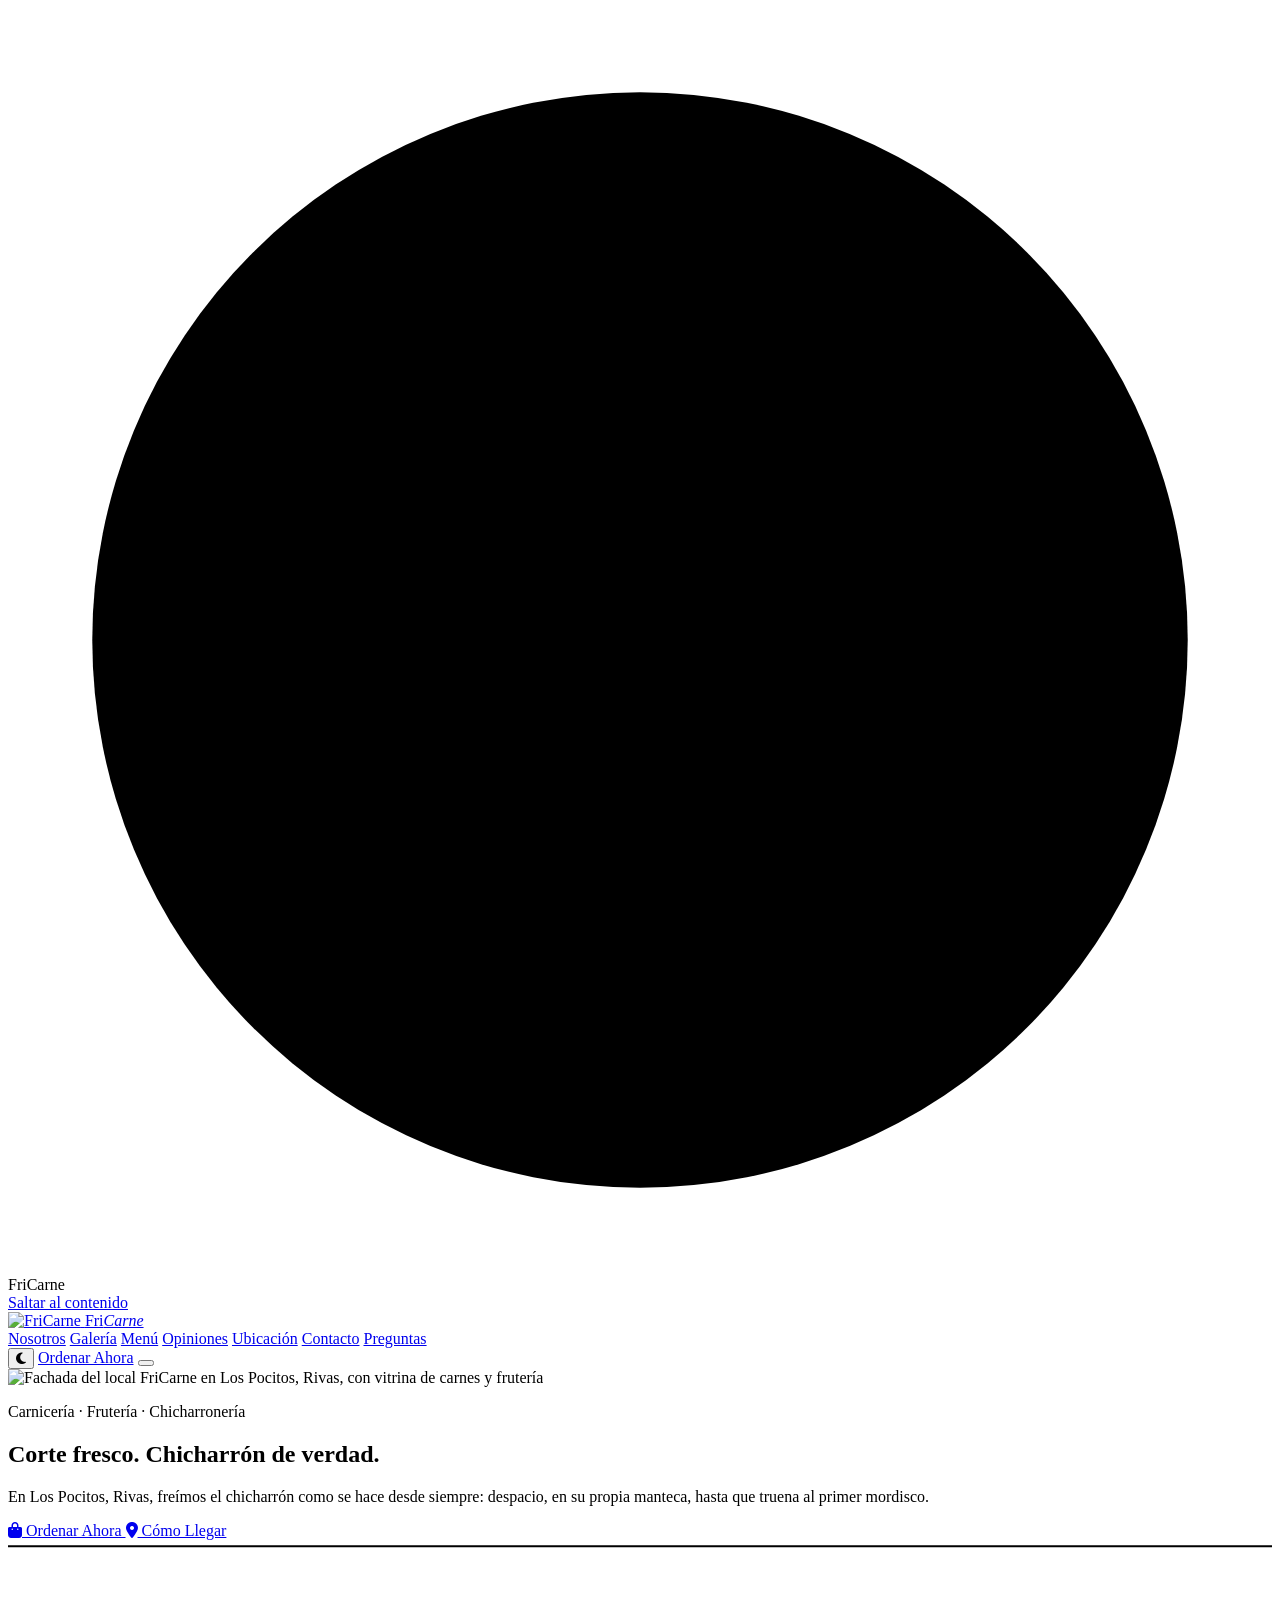
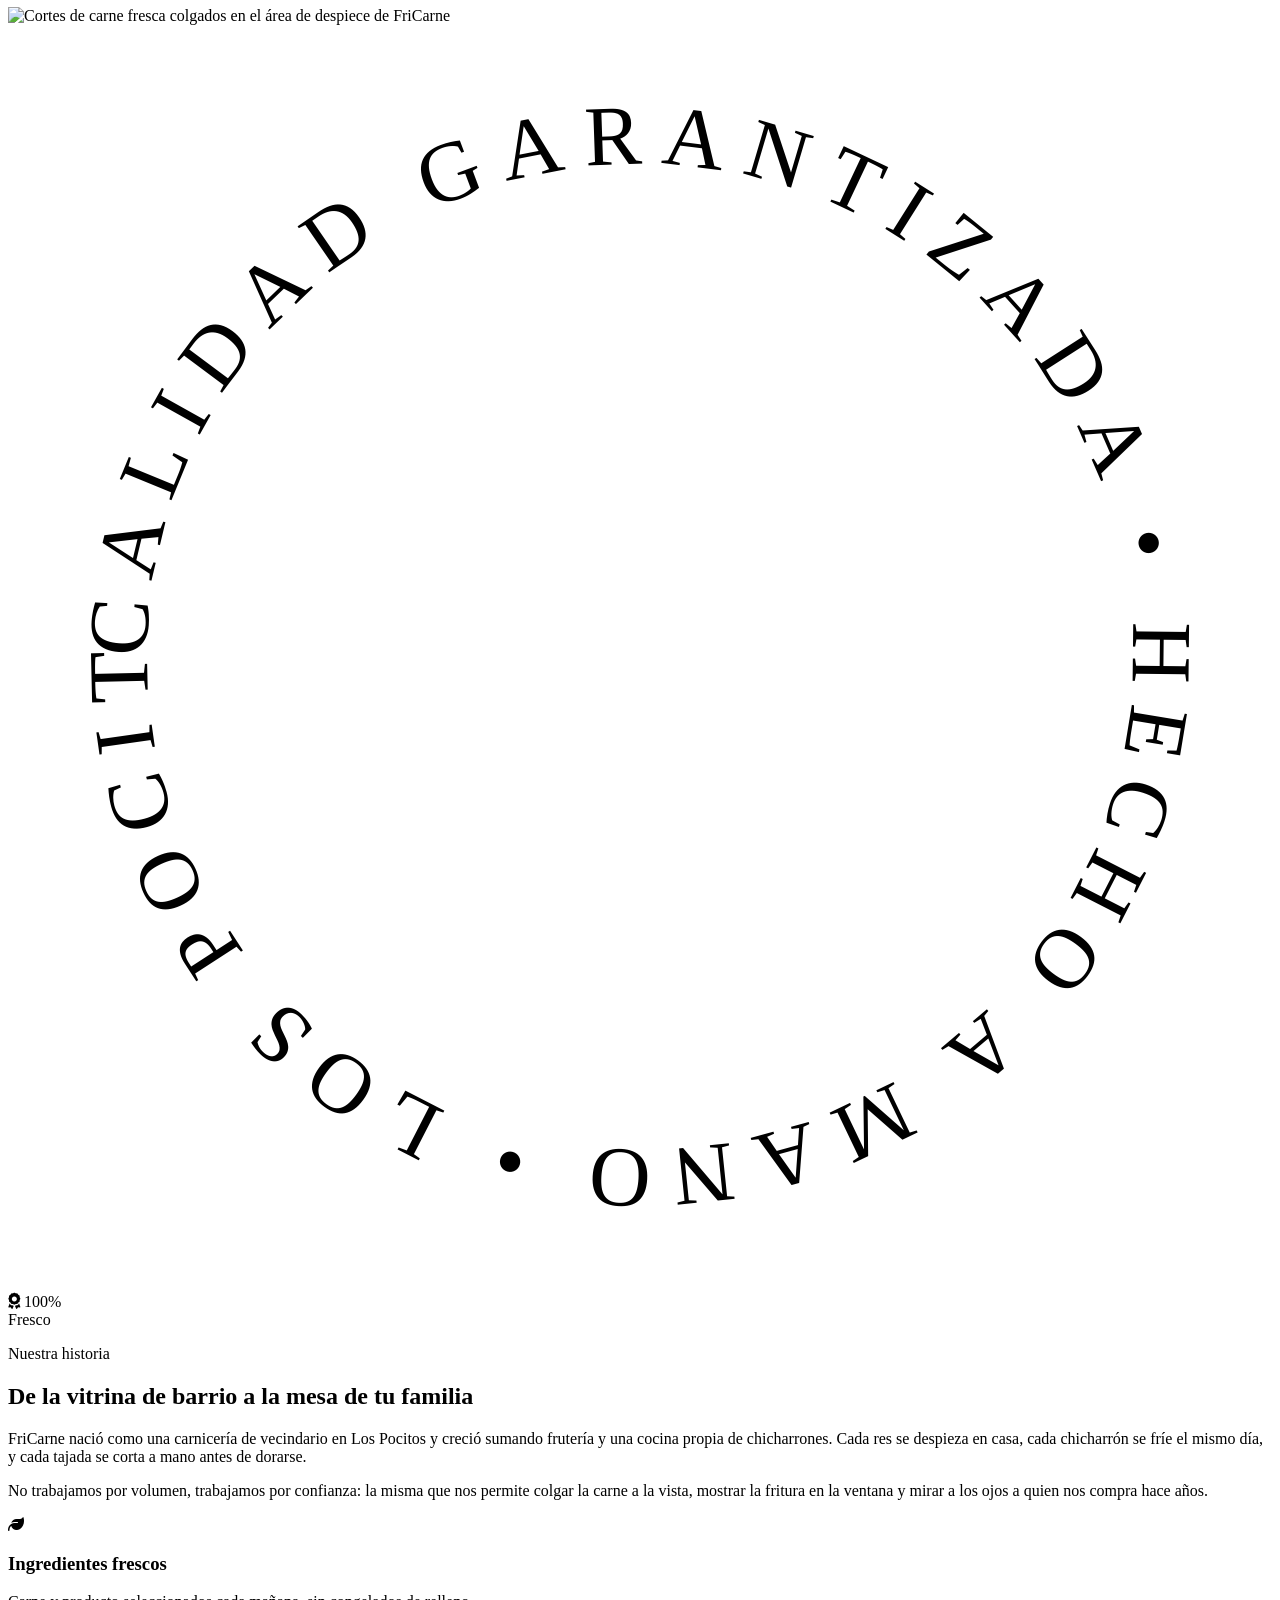
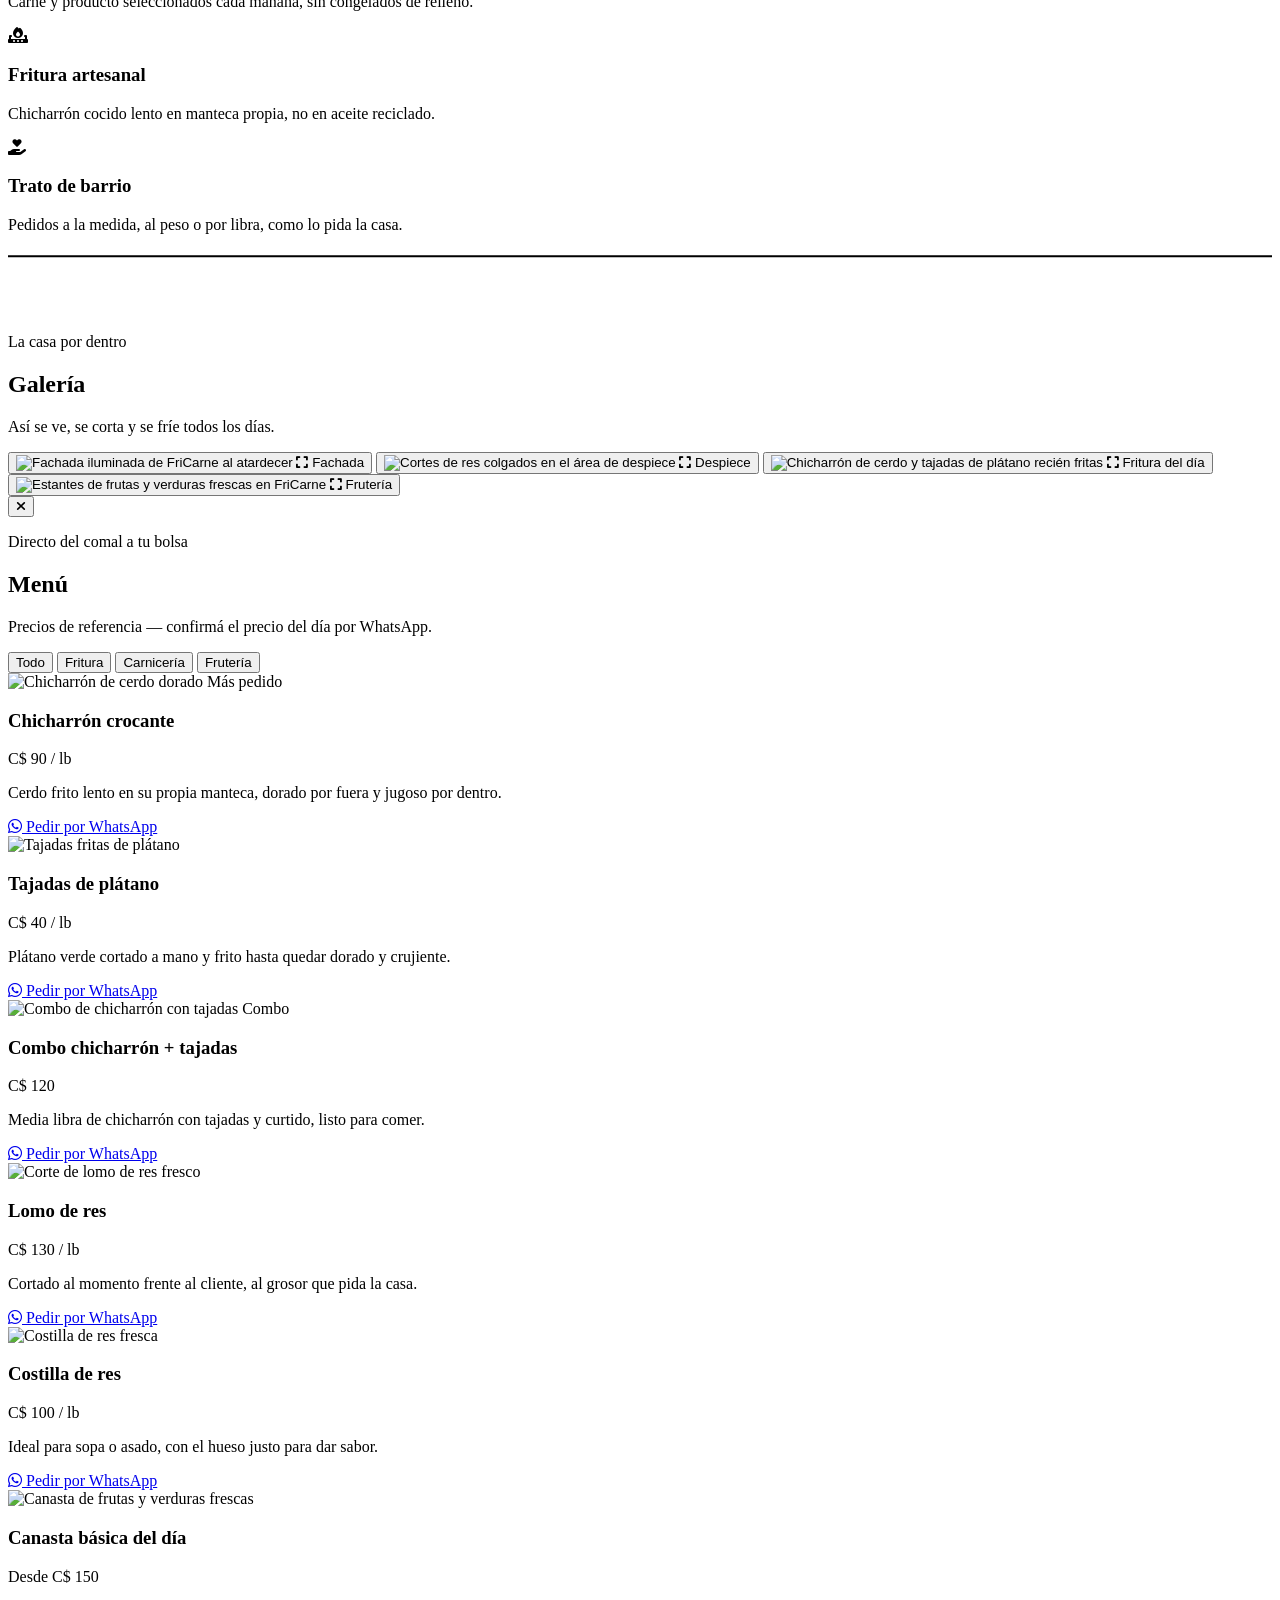
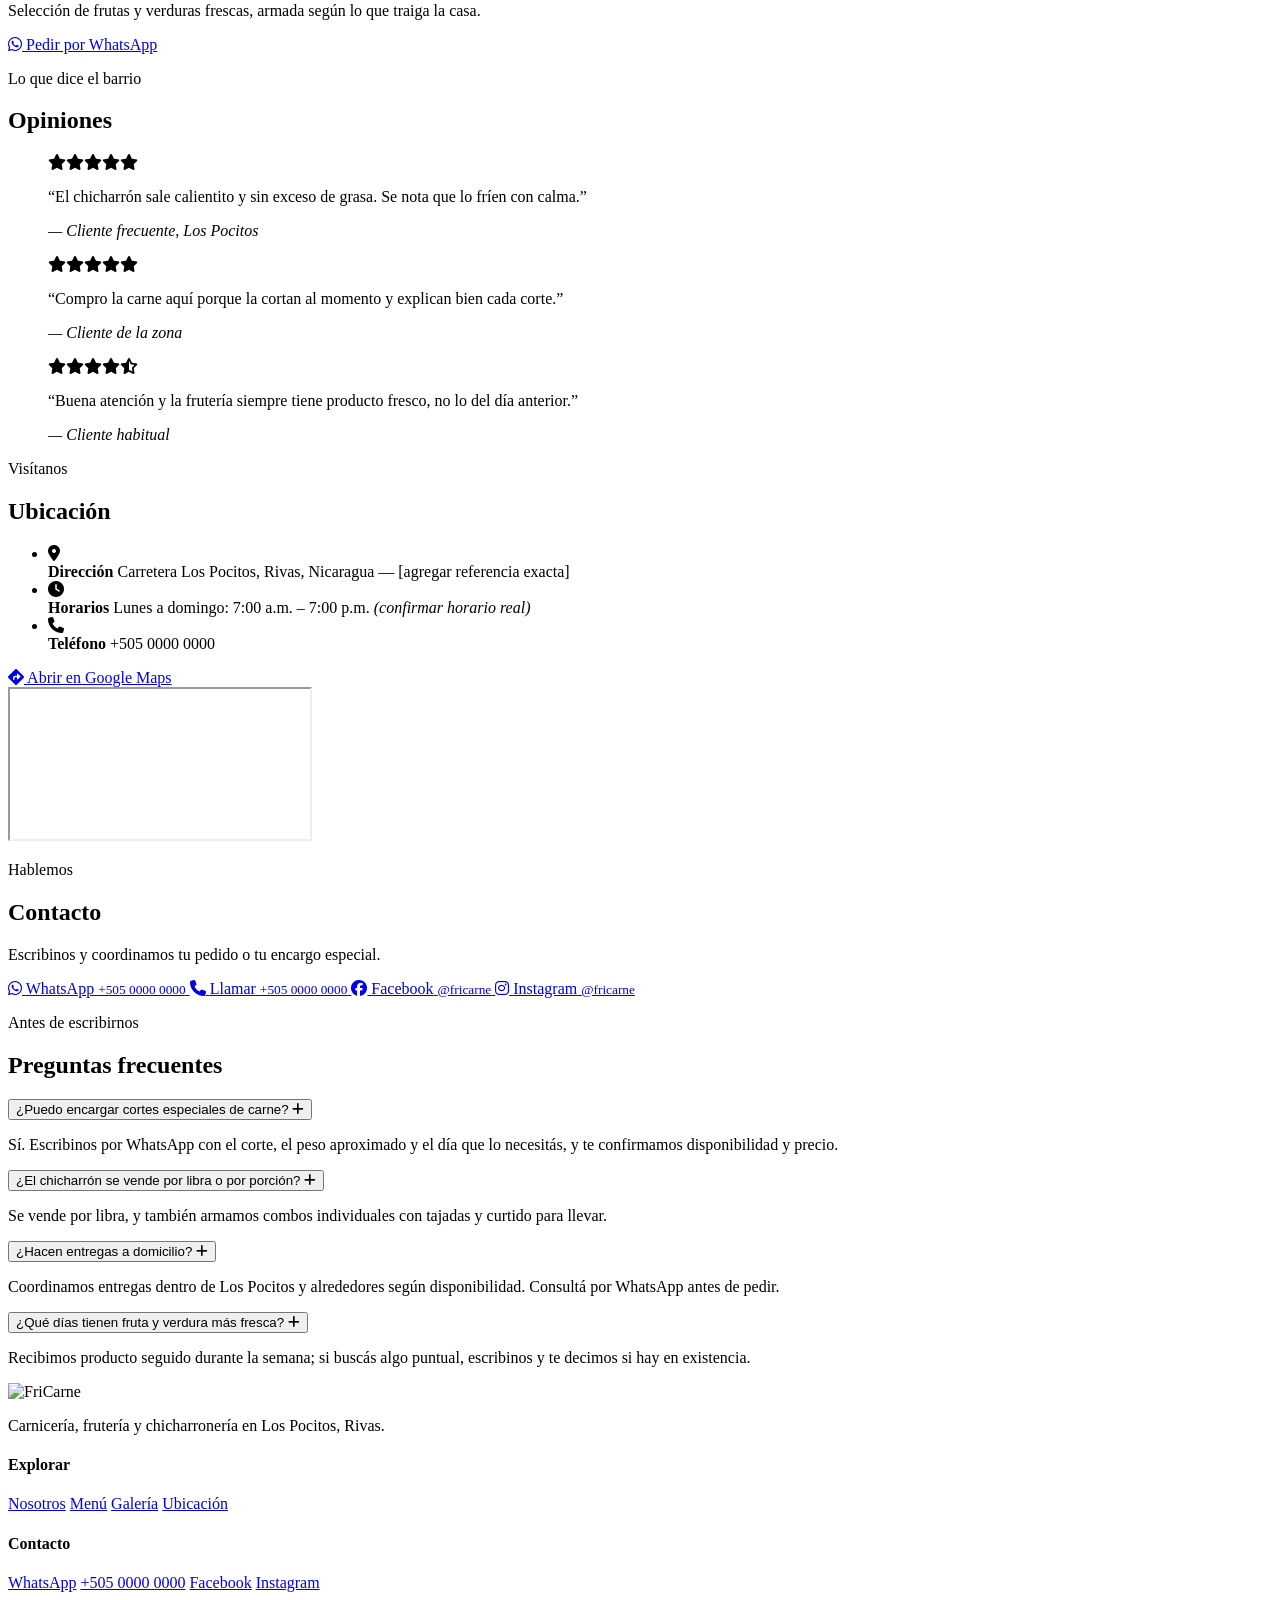
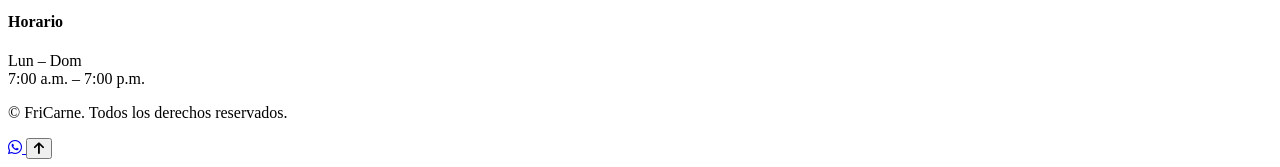
==== index.html @ 43d0b362 "Rename index-2.html to index.html" ====
<!DOCTYPE html>
<html lang="es">
<head>
  <meta charset="UTF-8">
  <meta name="viewport" content="width=device-width, initial-scale=1.0">
  <title>FriCarne — Carnicería y Chicharronería Artesanal en Los Pocitos, Rivas</title>
  <meta name="description" content="FriCarne: carnicería, frutería y chicharrones artesanales en Los Pocitos, Rivas. Carne fresca cortada al momento, chicharrón crocante y tajadas doradas. Pedidos por WhatsApp.">
  <meta name="keywords" content="chicharrones Rivas, carnicería Los Pocitos, FriCarne, chicharrón artesanal Nicaragua, carne fresca Rivas, frutería Los Pocitos">
  <meta name="author" content="FriCarne">
  <link rel="canonical" href="https://www.fricarne.com/">

  <!-- Open Graph -->
  <meta property="og:type" content="restaurant.menu">
  <meta property="og:title" content="FriCarne — Carnicería y Chicharronería Artesanal">
  <meta property="og:description" content="Carne fresca, chicharrón crocante y tajadas doradas. Tradición y sabor en Los Pocitos, Rivas.">
  <meta property="og:image" content="https://www.fricarne.com/img/hero-fachada.jpg">
  <meta property="og:url" content="https://www.fricarne.com/">
  <meta property="og:locale" content="es_NI">
  <meta property="og:site_name" content="FriCarne">

  <!-- Twitter Card -->
  <meta name="twitter:card" content="summary_large_image">
  <meta name="twitter:title" content="FriCarne — Carnicería y Chicharronería Artesanal">
  <meta name="twitter:description" content="Carne fresca, chicharrón crocante y tajadas doradas en Los Pocitos, Rivas.">
  <meta name="twitter:image" content="https://www.fricarne.com/img/hero-fachada.jpg">

  <meta name="theme-color" content="#17120f">
  <link rel="icon" type="image/jpeg" href="img/logo.jpg">
  <link rel="apple-touch-icon" href="img/logo.jpg">

  <!-- Fonts -->
  <link rel="preconnect" href="https://fonts.googleapis.com">
  <link rel="preconnect" href="https://fonts.gstatic.com" crossorigin>
  <link href="https://fonts.googleapis.com/css2?family=Fraunces:ital,opsz,wght@0,9..144,300;0,9..144,500;0,9..144,600;0,9..144,700;0,9..144,900;1,9..144,500;1,9..144,600&family=Work+Sans:wght@300;400;500;600;700&family=Space+Mono:wght@400;700&display=swap" rel="stylesheet">

  <!-- Font Awesome -->
  <link rel="stylesheet" href="https://cdnjs.cloudflare.com/ajax/libs/font-awesome/6.5.1/css/all.min.css">

  <link rel="stylesheet" href="css/style.css">

  <!-- Schema.org: Restaurant / FoodEstablishment -->
  <script type="application/ld+json">
  {
    "@context": "https://schema.org",
    "@type": "FoodEstablishment",
    "name": "FriCarne",
    "image": "https://www.fricarne.com/img/hero-fachada.jpg",
    "logo": "https://www.fricarne.com/img/logo.jpg",
    "@id": "https://www.fricarne.com/",
    "url": "https://www.fricarne.com/",
    "telephone": "+505-0000-0000",
    "servesCuisine": "Nicaragüense",
    "priceRange": "C$",
    "address": {
      "@type": "PostalAddress",
      "streetAddress": "Carretera Los Pocitos, frente a [referencia]",
      "addressLocality": "Los Pocitos",
      "addressRegion": "Rivas",
      "addressCountry": "NI"
    },
    "geo": {
      "@type": "GeoCoordinates",
      "latitude": "11.2",
      "longitude": "-85.75"
    },
    "openingHoursSpecification": [
      {
        "@type": "OpeningHoursSpecification",
        "dayOfWeek": ["Monday","Tuesday","Wednesday","Thursday","Friday","Saturday","Sunday"],
        "opens": "07:00",
        "closes": "19:00"
      }
    ],
    "sameAs": [
      "https://www.facebook.com/fricarne",
      "https://www.instagram.com/fricarne"
    ]
  }
  </script>
</head>
<body>

  <!-- Loader -->
  <div id="loader" aria-hidden="true">
    <div class="loader-mark">
      <svg viewBox="0 0 120 120" class="loader-ring">
        <circle cx="60" cy="60" r="52"></circle>
      </svg>
      <span class="loader-text">FriCarne</span>
    </div>
  </div>

  <!-- Skip link -->
  <a href="#inicio" class="skip-link">Saltar al contenido</a>

  <!-- Navbar -->
  <header class="navbar" id="navbar">
    <div class="navbar-inner">
      <a href="#inicio" class="brand">
        <img src="img/logo.jpg" alt="FriCarne" class="brand-mark">
        <span class="brand-name">Fri<em>Carne</em></span>
      </a>

      <nav class="nav-links" id="navLinks" aria-label="Navegación principal">
        <a href="#nosotros">Nosotros</a>
        <a href="#galeria">Galería</a>
        <a href="#menu">Menú</a>
        <a href="#opiniones">Opiniones</a>
        <a href="#ubicacion">Ubicación</a>
        <a href="#contacto">Contacto</a>
        <a href="#faq">Preguntas</a>
      </nav>

      <div class="navbar-actions">
        <button id="themeToggle" class="icon-btn" aria-label="Cambiar modo claro/oscuro" title="Modo claro/oscuro">
          <i class="fa-solid fa-moon"></i>
        </button>
        <a href="#menu" class="btn btn-primary btn-sm">Ordenar Ahora</a>
        <button id="navToggle" class="nav-toggle" aria-label="Abrir menú" aria-expanded="false" aria-controls="navLinks">
          <span></span><span></span><span></span>
        </button>
      </div>
    </div>
  </header>

  <!-- HERO -->
  <section id="inicio" class="hero">
    <div class="hero-bg">
      <img src="img/hero-fachada.jpg" alt="Fachada del local FriCarne en Los Pocitos, Rivas, con vitrina de carnes y frutería" loading="eager">
      <div class="hero-overlay"></div>
      <div class="hero-grain"></div>
    </div>

    <div class="hero-content">
      <p class="hero-eyebrow" data-reveal>Carnicería · Frutería · Chicharronería</p>
      <h1 class="hero-title" data-reveal>
        <span class="hero-title-line">Corte fresco.</span>
        <span class="hero-title-line hero-title-accent">Chicharrón de verdad.</span>
      </h1>
      <p class="hero-sub" data-reveal>
        En Los Pocitos, Rivas, freímos el chicharrón como se hace desde siempre:
        despacio, en su propia manteca, hasta que truena al primer mordisco.
      </p>
      <div class="hero-actions" data-reveal>
        <a href="#menu" class="btn btn-primary btn-lg">
          <i class="fa-solid fa-bag-shopping"></i> Ordenar Ahora
        </a>
        <a href="#ubicacion" class="btn btn-outline btn-lg">
          <i class="fa-solid fa-location-dot"></i> Cómo Llegar
        </a>
      </div>
    </div>

    <a href="#nosotros" class="scroll-cue" aria-label="Bajar a la siguiente sección">
      <span></span>
    </a>
  </section>

  <!-- HOOK RAIL DIVIDER -->
  <div class="hook-rail" aria-hidden="true">
    <svg class="hook-rail-svg" viewBox="0 0 1200 60" preserveAspectRatio="none">
      <line x1="0" y1="6" x2="1200" y2="6" stroke="currentColor" stroke-width="2"></line>
    </svg>
  </div>

  <!-- SOBRE NOSOTROS -->
  <section id="nosotros" class="section about">
    <div class="container about-grid">
      <div class="about-media" data-reveal>
        <img src="img/galeria-carniceria.jpg" alt="Cortes de carne fresca colgados en el área de despiece de FriCarne" loading="lazy">
        <div class="seal" id="seal">
          <svg viewBox="0 0 200 200" class="seal-svg">
            <path id="sealCirclePath" d="M 100,100 m -78,0 a 78,78 0 1,1 156,0 a 78,78 0 1,1 -156,0" fill="none"></path>
            <text font-size="13.5" letter-spacing="3" fill="currentColor">
              <textPath href="#sealCirclePath" startOffset="0%">CALIDAD GARANTIZADA • HECHO A MANO • LOS POCITOS •</textPath>
            </text>
          </svg>
          <div class="seal-core">
            <i class="fa-solid fa-award"></i>
            <span>100%<br>Fresco</span>
          </div>
        </div>
      </div>

      <div class="about-copy">
        <p class="eyebrow" data-reveal>Nuestra historia</p>
        <h2 data-reveal>De la vitrina de barrio a la mesa de tu familia</h2>
        <p data-reveal>
          FriCarne nació como una carnicería de vecindario en Los Pocitos y creció sumando
          frutería y una cocina propia de chicharrones. Cada res se despieza en casa,
          cada chicharrón se fríe el mismo día, y cada tajada se corta a mano antes de dorarse.
        </p>
        <p data-reveal>
          No trabajamos por volumen, trabajamos por confianza: la misma que nos permite
          colgar la carne a la vista, mostrar la fritura en la ventana y mirar a los ojos
          a quien nos compra hace años.
        </p>

        <div class="about-features">
          <div class="feature" data-reveal>
            <i class="fa-solid fa-leaf"></i>
            <div>
              <h3>Ingredientes frescos</h3>
              <p>Carne y producto seleccionados cada mañana, sin congelados de relleno.</p>
            </div>
          </div>
          <div class="feature" data-reveal>
            <i class="fa-solid fa-fire-burner"></i>
            <div>
              <h3>Fritura artesanal</h3>
              <p>Chicharrón cocido lento en manteca propia, no en aceite reciclado.</p>
            </div>
          </div>
          <div class="feature" data-reveal>
            <i class="fa-solid fa-hand-holding-heart"></i>
            <div>
              <h3>Trato de barrio</h3>
              <p>Pedidos a la medida, al peso o por libra, como lo pida la casa.</p>
            </div>
          </div>
        </div>
      </div>
    </div>
  </section>

  <div class="hook-rail hook-rail-flip" aria-hidden="true">
    <svg class="hook-rail-svg" viewBox="0 0 1200 60" preserveAspectRatio="none">
      <line x1="0" y1="6" x2="1200" y2="6" stroke="currentColor" stroke-width="2"></line>
    </svg>
  </div>

  <!-- GALERIA -->
  <section id="galeria" class="section gallery-section">
    <div class="container">
      <p class="eyebrow center" data-reveal>La casa por dentro</p>
      <h2 class="center" data-reveal>Galería</h2>
      <p class="section-sub center" data-reveal>Así se ve, se corta y se fríe todos los días.</p>

      <div class="masonry" data-reveal>
        <button class="masonry-item tall" data-full="img/hero-fachada.jpg" data-caption="Fachada de FriCarne en Los Pocitos">
          <img src="img/hero-fachada.jpg" alt="Fachada iluminada de FriCarne al atardecer" loading="lazy">
          <span class="masonry-caption"><i class="fa-solid fa-expand"></i> Fachada</span>
        </button>
        <button class="masonry-item" data-full="img/galeria-carniceria.jpg" data-caption="Área de despiece">
          <img src="img/galeria-carniceria.jpg" alt="Cortes de res colgados en el área de despiece" loading="lazy">
          <span class="masonry-caption"><i class="fa-solid fa-expand"></i> Despiece</span>
        </button>
        <button class="masonry-item" data-full="img/menu-chicharron.jpg" data-caption="Chicharrón y tajadas recién fritas">
          <img src="img/menu-chicharron.jpg" alt="Chicharrón de cerdo y tajadas de plátano recién fritas" loading="lazy">
          <span class="masonry-caption"><i class="fa-solid fa-expand"></i> Fritura del día</span>
        </button>
        <button class="masonry-item wide" data-full="img/galeria-fruteria.jpg" data-caption="Rincón de frutería">
          <img src="img/galeria-fruteria.jpg" alt="Estantes de frutas y verduras frescas en FriCarne" loading="lazy">
          <span class="masonry-caption"><i class="fa-solid fa-expand"></i> Frutería</span>
        </button>
      </div>
    </div>
  </section>

  <!-- Lightbox -->
  <div class="lightbox" id="lightbox" role="dialog" aria-modal="true" aria-hidden="true">
    <button class="lightbox-close" id="lightboxClose" aria-label="Cerrar"><i class="fa-solid fa-xmark"></i></button>
    <img src="" alt="" id="lightboxImg">
    <p id="lightboxCaption"></p>
  </div>

  <!-- MENU -->
  <section id="menu" class="section menu-section">
    <div class="container">
      <p class="eyebrow center" data-reveal>Directo del comal a tu bolsa</p>
      <h2 class="center" data-reveal>Menú</h2>
      <p class="section-sub center" data-reveal>Precios de referencia — confirmá el precio del día por WhatsApp.</p>

      <div class="menu-filter" data-reveal role="tablist" aria-label="Filtrar menú">
        <button class="filter-chip active" data-filter="all">Todo</button>
        <button class="filter-chip" data-filter="fritura">Fritura</button>
        <button class="filter-chip" data-filter="carne">Carnicería</button>
        <button class="filter-chip" data-filter="fruteria">Frutería</button>
      </div>

      <div class="menu-grid">

        <article class="menu-card" data-cat="fritura" data-reveal>
          <div class="menu-card-img">
            <img src="img/menu-chicharron.jpg" alt="Chicharrón de cerdo dorado" loading="lazy">
            <span class="tag-badge">Más pedido</span>
          </div>
          <div class="menu-card-body">
            <div class="menu-card-head">
              <h3>Chicharrón crocante</h3>
              <span class="price">C$ 90 / lb</span>
            </div>
            <p>Cerdo frito lento en su propia manteca, dorado por fuera y jugoso por dentro.</p>
            <a class="btn btn-outline btn-block whatsapp-order" data-item="Chicharrón crocante" href="#">
              <i class="fa-brands fa-whatsapp"></i> Pedir por WhatsApp
            </a>
          </div>
        </article>

        <article class="menu-card" data-cat="fritura" data-reveal>
          <div class="menu-card-img">
            <img src="img/menu-chicharron.jpg" alt="Tajadas fritas de plátano" loading="lazy">
          </div>
          <div class="menu-card-body">
            <div class="menu-card-head">
              <h3>Tajadas de plátano</h3>
              <span class="price">C$ 40 / lb</span>
            </div>
            <p>Plátano verde cortado a mano y frito hasta quedar dorado y crujiente.</p>
            <a class="btn btn-outline btn-block whatsapp-order" data-item="Tajadas de plátano" href="#">
              <i class="fa-brands fa-whatsapp"></i> Pedir por WhatsApp
            </a>
          </div>
        </article>

        <article class="menu-card" data-cat="fritura" data-reveal>
          <div class="menu-card-img">
            <img src="img/menu-chicharron.jpg" alt="Combo de chicharrón con tajadas" loading="lazy">
            <span class="tag-badge">Combo</span>
          </div>
          <div class="menu-card-body">
            <div class="menu-card-head">
              <h3>Combo chicharrón + tajadas</h3>
              <span class="price">C$ 120</span>
            </div>
            <p>Media libra de chicharrón con tajadas y curtido, listo para comer.</p>
            <a class="btn btn-outline btn-block whatsapp-order" data-item="Combo chicharrón + tajadas" href="#">
              <i class="fa-brands fa-whatsapp"></i> Pedir por WhatsApp
            </a>
          </div>
        </article>

        <article class="menu-card" data-cat="carne" data-reveal>
          <div class="menu-card-img">
            <img src="img/galeria-carniceria.jpg" alt="Corte de lomo de res fresco" loading="lazy">
          </div>
          <div class="menu-card-body">
            <div class="menu-card-head">
              <h3>Lomo de res</h3>
              <span class="price">C$ 130 / lb</span>
            </div>
            <p>Cortado al momento frente al cliente, al grosor que pida la casa.</p>
            <a class="btn btn-outline btn-block whatsapp-order" data-item="Lomo de res" href="#">
              <i class="fa-brands fa-whatsapp"></i> Pedir por WhatsApp
            </a>
          </div>
        </article>

        <article class="menu-card" data-cat="carne" data-reveal>
          <div class="menu-card-img">
            <img src="img/galeria-carniceria.jpg" alt="Costilla de res fresca" loading="lazy">
          </div>
          <div class="menu-card-body">
            <div class="menu-card-head">
              <h3>Costilla de res</h3>
              <span class="price">C$ 100 / lb</span>
            </div>
            <p>Ideal para sopa o asado, con el hueso justo para dar sabor.</p>
            <a class="btn btn-outline btn-block whatsapp-order" data-item="Costilla de res" href="#">
              <i class="fa-brands fa-whatsapp"></i> Pedir por WhatsApp
            </a>
          </div>
        </article>

        <article class="menu-card" data-cat="fruteria" data-reveal>
          <div class="menu-card-img">
            <img src="img/galeria-fruteria.jpg" alt="Canasta de frutas y verduras frescas" loading="lazy">
          </div>
          <div class="menu-card-body">
            <div class="menu-card-head">
              <h3>Canasta básica del día</h3>
              <span class="price">Desde C$ 150</span>
            </div>
            <p>Selección de frutas y verduras frescas, armada según lo que traiga la casa.</p>
            <a class="btn btn-outline btn-block whatsapp-order" data-item="Canasta básica del día" href="#">
              <i class="fa-brands fa-whatsapp"></i> Pedir por WhatsApp
            </a>
          </div>
        </article>

      </div>
    </div>
  </section>

  <!-- OPINIONES -->
  <section id="opiniones" class="section reviews-section">
    <div class="container">
      <p class="eyebrow center" data-reveal>Lo que dice el barrio</p>
      <h2 class="center" data-reveal>Opiniones</h2>

      <div class="reviews-grid">
        <blockquote class="review-card" data-reveal>
          <div class="stars" aria-label="5 de 5 estrellas">
            <i class="fa-solid fa-star"></i><i class="fa-solid fa-star"></i><i class="fa-solid fa-star"></i><i class="fa-solid fa-star"></i><i class="fa-solid fa-star"></i>
          </div>
          <p>“El chicharrón sale calientito y sin exceso de grasa. Se nota que lo fríen con calma.”</p>
          <cite>— Cliente frecuente, Los Pocitos</cite>
        </blockquote>

        <blockquote class="review-card" data-reveal>
          <div class="stars" aria-label="5 de 5 estrellas">
            <i class="fa-solid fa-star"></i><i class="fa-solid fa-star"></i><i class="fa-solid fa-star"></i><i class="fa-solid fa-star"></i><i class="fa-solid fa-star"></i>
          </div>
          <p>“Compro la carne aquí porque la cortan al momento y explican bien cada corte.”</p>
          <cite>— Cliente de la zona</cite>
        </blockquote>

        <blockquote class="review-card" data-reveal>
          <div class="stars" aria-label="4.5 de 5 estrellas">
            <i class="fa-solid fa-star"></i><i class="fa-solid fa-star"></i><i class="fa-solid fa-star"></i><i class="fa-solid fa-star"></i><i class="fa-solid fa-star-half-stroke"></i>
          </div>
          <p>“Buena atención y la frutería siempre tiene producto fresco, no lo del día anterior.”</p>
          <cite>— Cliente habitual</cite>
        </blockquote>
      </div>
    </div>
  </section>

  <!-- UBICACION -->
  <section id="ubicacion" class="section location-section">
    <div class="container location-grid">
      <div class="location-copy" data-reveal>
        <p class="eyebrow">Visítanos</p>
        <h2>Ubicación</h2>
        <ul class="location-list">
          <li><i class="fa-solid fa-location-dot"></i>
            <div>
              <strong>Dirección</strong>
              <span>Carretera Los Pocitos, Rivas, Nicaragua — [agregar referencia exacta]</span>
            </div>
          </li>
          <li><i class="fa-solid fa-clock"></i>
            <div>
              <strong>Horarios</strong>
              <span>Lunes a domingo: 7:00 a.m. – 7:00 p.m. <em>(confirmar horario real)</em></span>
            </div>
          </li>
          <li><i class="fa-solid fa-phone"></i>
            <div>
              <strong>Teléfono</strong>
              <span>+505 0000 0000</span>
            </div>
          </li>
        </ul>
        <a class="btn btn-primary" href="https://maps.app.goo.gl/RtMErKtivVY4zaz86" target="_blank" rel="noopener">
          <i class="fa-solid fa-diamond-turn-right"></i> Abrir en Google Maps
        </a>
      </div>

      <div class="location-map" data-reveal>
        <iframe
          title="Mapa de ubicación de FriCarne en Los Pocitos, Rivas"
          src="https://www.google.com/maps?q=Fri+Carne+chicharrones+Los+Pocitos+Rivas&output=embed"
          loading="lazy"
          referrerpolicy="no-referrer-when-downgrade">
        </iframe>
      </div>
    </div>
  </section>

  <!-- CONTACTO -->
  <section id="contacto" class="section contact-section">
    <div class="container">
      <p class="eyebrow center" data-reveal>Hablemos</p>
      <h2 class="center" data-reveal>Contacto</h2>
      <p class="section-sub center" data-reveal>Escribinos y coordinamos tu pedido o tu encargo especial.</p>

      <div class="contact-grid">
        <a class="contact-card" data-reveal href="https://wa.me/50500000000" target="_blank" rel="noopener">
          <i class="fa-brands fa-whatsapp"></i>
          <span>WhatsApp</span>
          <small>+505 0000 0000</small>
        </a>
        <a class="contact-card" data-reveal href="tel:+50500000000">
          <i class="fa-solid fa-phone"></i>
          <span>Llamar</span>
          <small>+505 0000 0000</small>
        </a>
        <a class="contact-card" data-reveal href="https://facebook.com/fricarne" target="_blank" rel="noopener">
          <i class="fa-brands fa-facebook"></i>
          <span>Facebook</span>
          <small>@fricarne</small>
        </a>
        <a class="contact-card" data-reveal href="https://instagram.com/fricarne" target="_blank" rel="noopener">
          <i class="fa-brands fa-instagram"></i>
          <span>Instagram</span>
          <small>@fricarne</small>
        </a>
      </div>
    </div>
  </section>

  <!-- FAQ -->
  <section id="faq" class="section faq-section">
    <div class="container">
      <p class="eyebrow center" data-reveal>Antes de escribirnos</p>
      <h2 class="center" data-reveal>Preguntas frecuentes</h2>

      <div class="accordion" data-reveal>
        <div class="accordion-item">
          <button class="accordion-trigger" aria-expanded="false">
            <span>¿Puedo encargar cortes especiales de carne?</span>
            <i class="fa-solid fa-plus"></i>
          </button>
          <div class="accordion-panel">
            <p>Sí. Escribinos por WhatsApp con el corte, el peso aproximado y el día que lo necesitás, y te confirmamos disponibilidad y precio.</p>
          </div>
        </div>
        <div class="accordion-item">
          <button class="accordion-trigger" aria-expanded="false">
            <span>¿El chicharrón se vende por libra o por porción?</span>
            <i class="fa-solid fa-plus"></i>
          </button>
          <div class="accordion-panel">
            <p>Se vende por libra, y también armamos combos individuales con tajadas y curtido para llevar.</p>
          </div>
        </div>
        <div class="accordion-item">
          <button class="accordion-trigger" aria-expanded="false">
            <span>¿Hacen entregas a domicilio?</span>
            <i class="fa-solid fa-plus"></i>
          </button>
          <div class="accordion-panel">
            <p>Coordinamos entregas dentro de Los Pocitos y alrededores según disponibilidad. Consultá por WhatsApp antes de pedir.</p>
          </div>
        </div>
        <div class="accordion-item">
          <button class="accordion-trigger" aria-expanded="false">
            <span>¿Qué días tienen fruta y verdura más fresca?</span>
            <i class="fa-solid fa-plus"></i>
          </button>
          <div class="accordion-panel">
            <p>Recibimos producto seguido durante la semana; si buscás algo puntual, escribinos y te decimos si hay en existencia.</p>
          </div>
        </div>
      </div>
    </div>
  </section>

  <!-- FOOTER -->
  <footer class="footer">
    <div class="container footer-grid">
      <div class="footer-brand">
        <img src="img/logo.jpg" alt="FriCarne" class="footer-logo">
        <p>Carnicería, frutería y chicharronería en Los Pocitos, Rivas.</p>
      </div>

      <div class="footer-col">
        <h4>Explorar</h4>
        <a href="#nosotros">Nosotros</a>
        <a href="#menu">Menú</a>
        <a href="#galeria">Galería</a>
        <a href="#ubicacion">Ubicación</a>
      </div>

      <div class="footer-col">
        <h4>Contacto</h4>
        <a href="https://wa.me/50500000000" target="_blank" rel="noopener">WhatsApp</a>
        <a href="tel:+50500000000">+505 0000 0000</a>
        <a href="https://facebook.com/fricarne" target="_blank" rel="noopener">Facebook</a>
        <a href="https://instagram.com/fricarne" target="_blank" rel="noopener">Instagram</a>
      </div>

      <div class="footer-col">
        <h4>Horario</h4>
        <p>Lun – Dom<br>7:00 a.m. – 7:00 p.m.</p>
      </div>
    </div>
    <div class="footer-bottom container">
      <p>© <span id="year"></span> FriCarne. Todos los derechos reservados.</p>
    </div>
  </footer>

  <!-- Floating WhatsApp -->
  <a href="https://wa.me/50500000000" target="_blank" rel="noopener" class="float-whatsapp" aria-label="Escribir por WhatsApp">
    <i class="fa-brands fa-whatsapp"></i>
  </a>

  <!-- Back to top -->
  <button id="backToTop" class="back-to-top" aria-label="Volver arriba">
    <i class="fa-solid fa-arrow-up"></i>
  </button>

  <script src="js/script.js"></script>
</body>
</html>
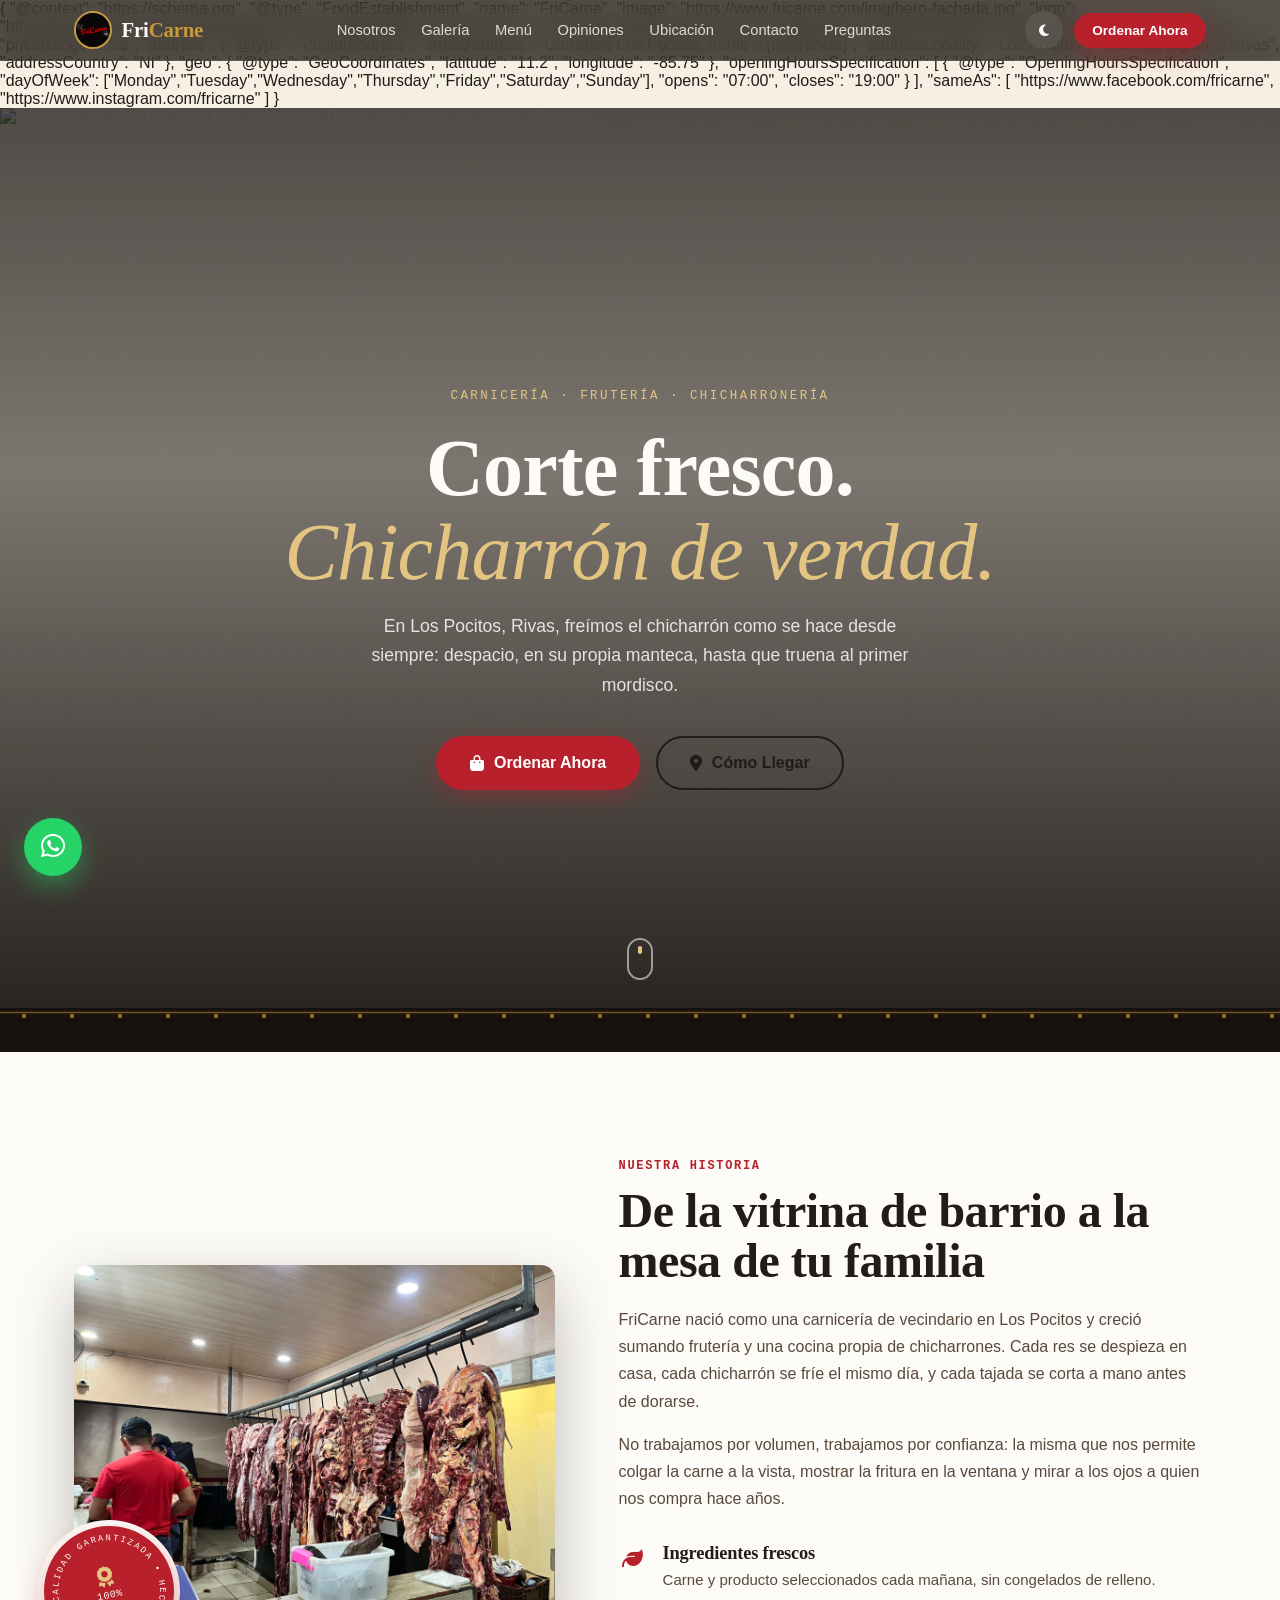
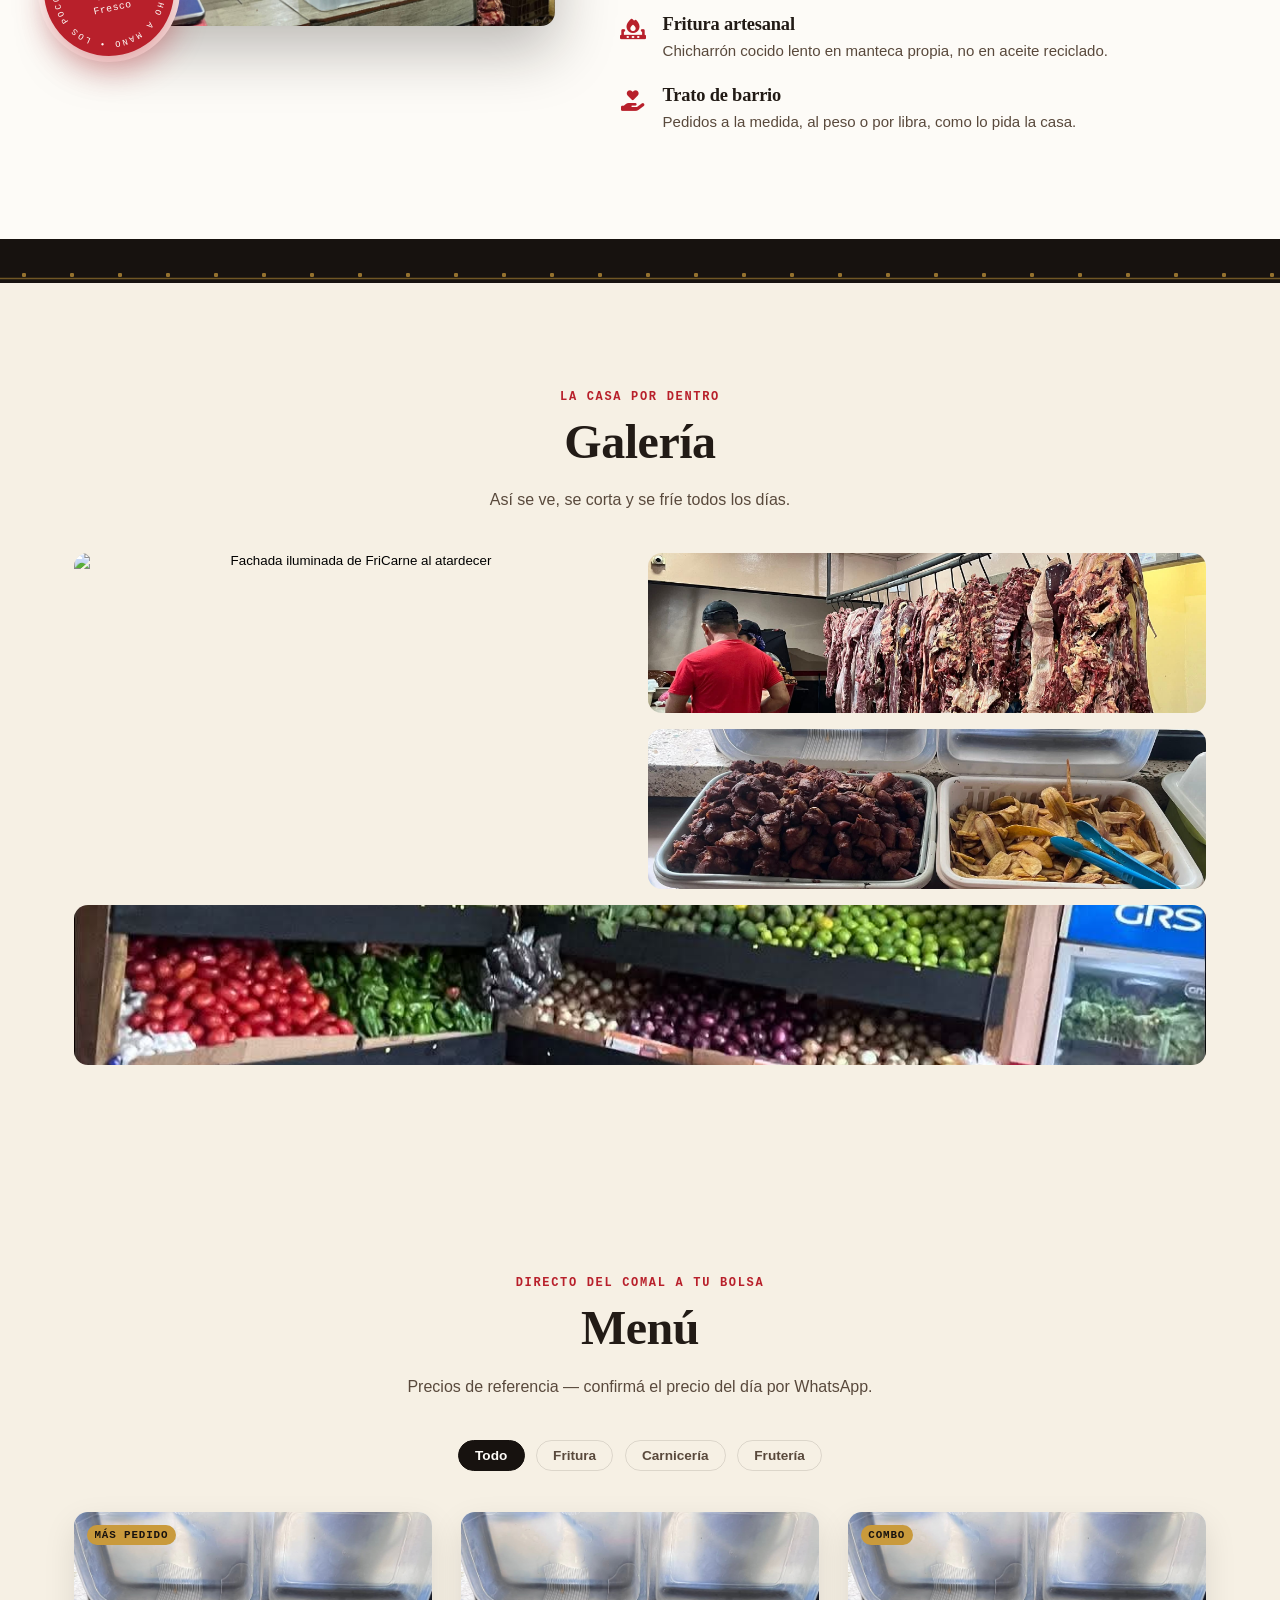
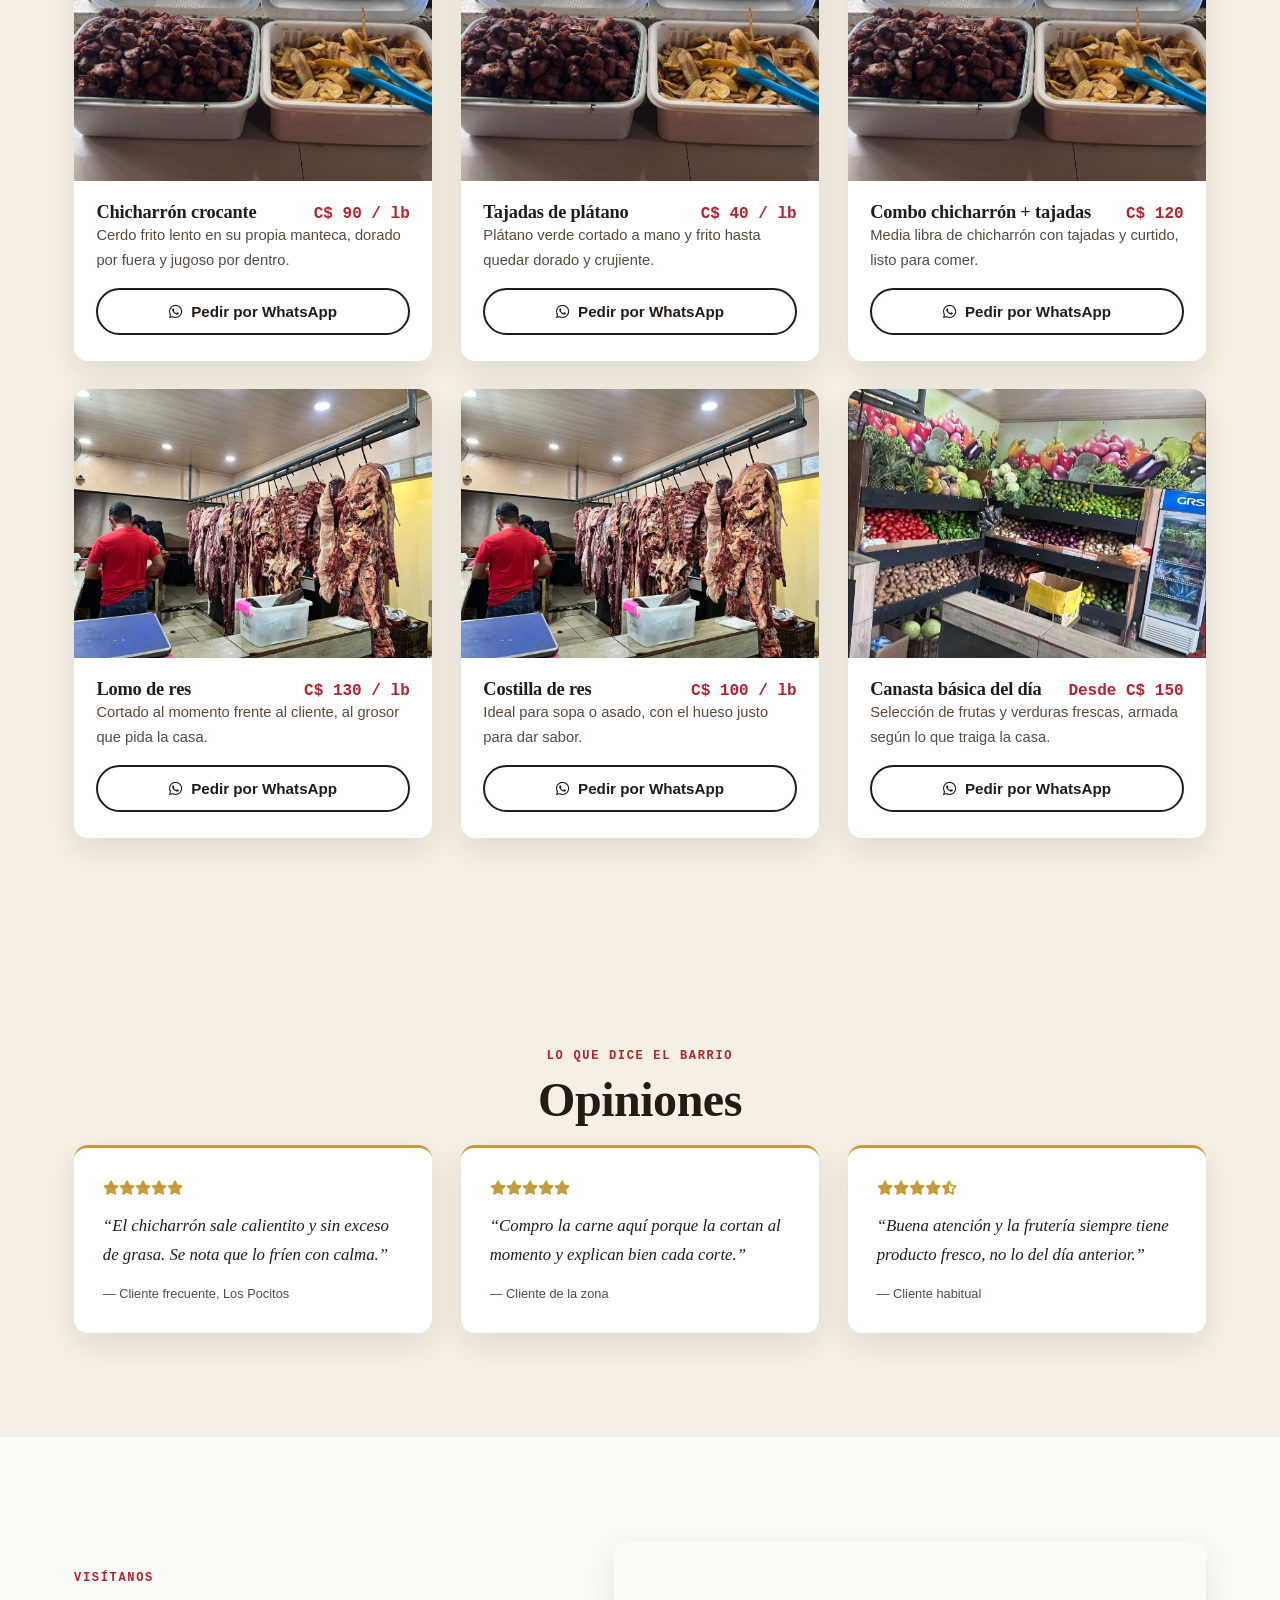
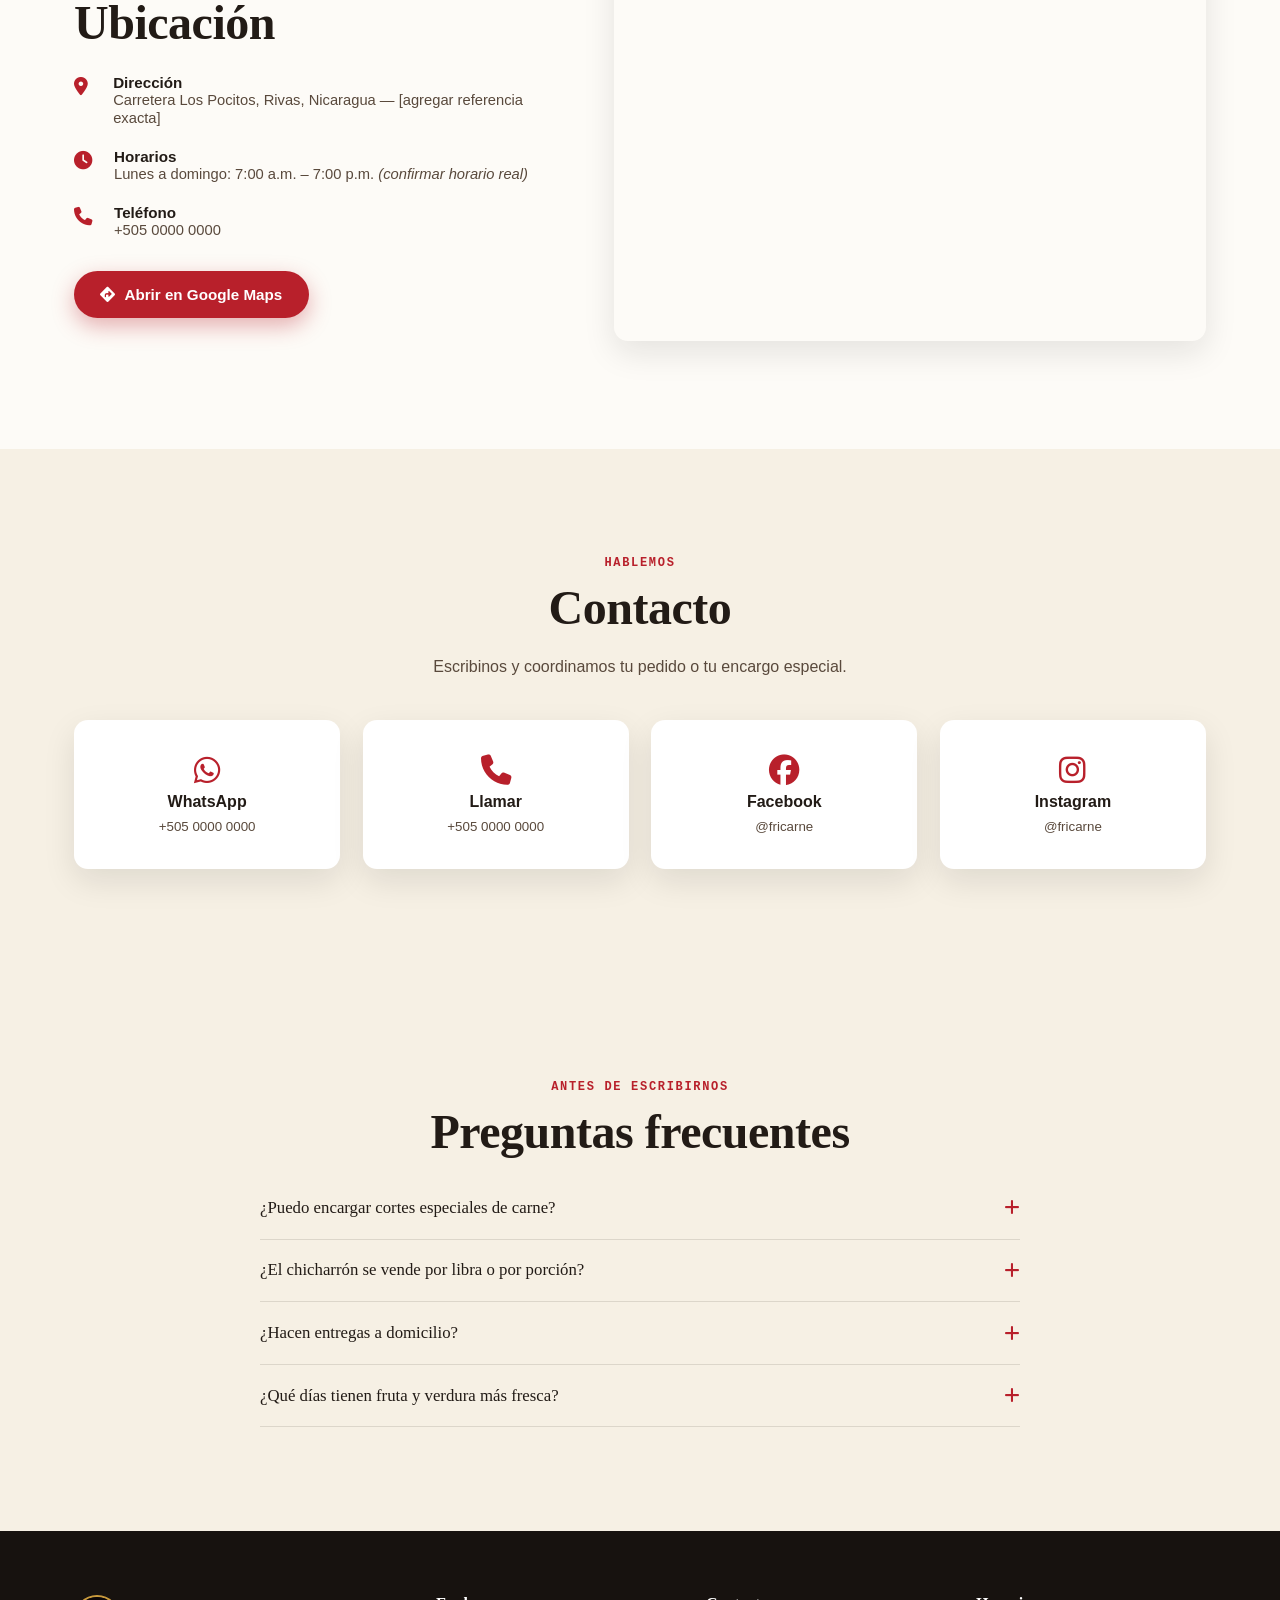
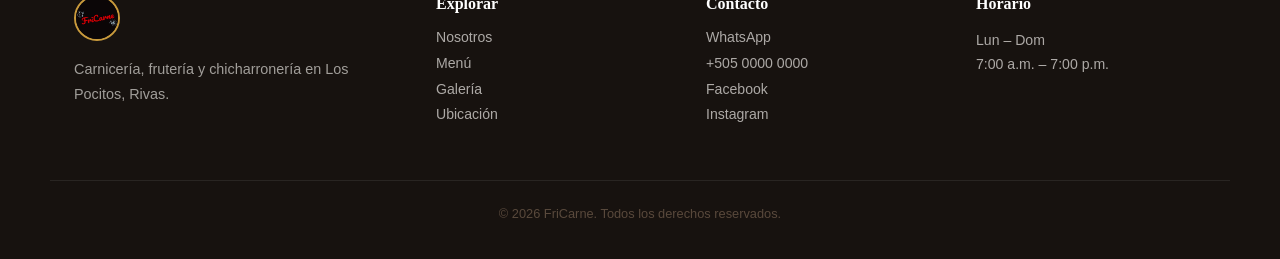
==== commit 8d90a3a4: "Update stylesheet link and add script tag" ====
--- a/index.html
+++ b/index.html
@@ -36,10 +36,10 @@
   <!-- Font Awesome -->
   <link rel="stylesheet" href="https://cdnjs.cloudflare.com/ajax/libs/font-awesome/6.5.1/css/all.min.css">
 
-  <link rel="stylesheet" href="css/style.css">
+  <link rel="stylesheet" href="style.css">
 
   <!-- Schema.org: Restaurant / FoodEstablishment -->
-  <script type="application/ld+json">
+  <script src="script.js"></script>
   {
     "@context": "https://schema.org",
     "@type": "FoodEstablishment",
--- a/style.css
+++ b/style.css
@@ -0,0 +1,434 @@
+/* ==========================================================================
+   FriCarne — Design Tokens
+   Palette: negro carbón, rojo brasa, vino oscuro, dorado añejo, crema hueso
+   Type: Fraunces (display) / Work Sans (body) / Space Mono (price tags)
+   ========================================================================== */
+
+:root{
+  --negro:        #17120f;
+  --negro-2:      #221b16;
+  --rojo:         #b8202b;
+  --rojo-2:       #8f1620;
+  --vino:         #501019;
+  --dorado:       #c99a3c;
+  --dorado-soft:  #e3c581;
+  --crema:        #f6f0e4;
+  --hueso:        #fdfbf7;
+
+  --bg:           var(--crema);
+  --bg-alt:       var(--hueso);
+  --ink:          #221b16;
+  --ink-soft:     #59493c;
+  --line:         rgba(34,27,22,0.12);
+  --card-bg:      #ffffff;
+  --nav-bg:       rgba(23,18,15,0.72);
+
+  --display: "Fraunces", "Iowan Old Style", Georgia, serif;
+  --body:    "Work Sans", -apple-system, BlinkMacSystemFont, sans-serif;
+  --mono:    "Space Mono", monospace;
+
+  --container: 1180px;
+  --radius: 14px;
+  --radius-sm: 8px;
+  --shadow-soft: 0 12px 32px rgba(23,18,15,0.10);
+  --shadow-strong: 0 24px 60px rgba(23,18,15,0.28);
+
+  --ease: cubic-bezier(.22,.61,.36,1);
+  --dur: .6s;
+}
+
+[data-theme="dark"]{
+  --bg: #17120f;
+  --bg-alt: #1d1712;
+  --ink: #f3ece2;
+  --ink-soft: #cabaa8;
+  --line: rgba(243,236,226,0.12);
+  --card-bg: #241d18;
+  --nav-bg: rgba(17,13,10,0.72);
+}
+
+*,*::before,*::after{ box-sizing: border-box; }
+html{ scroll-behavior: smooth; scroll-padding-top: 84px; }
+body{
+  margin:0;
+  font-family: var(--body);
+  background: var(--bg);
+  color: var(--ink);
+  -webkit-font-smoothing: antialiased;
+  transition: background .4s var(--ease), color .4s var(--ease);
+  overflow-x: hidden;
+}
+img{ max-width:100%; display:block; }
+a{ color: inherit; text-decoration: none; }
+ul{ list-style:none; margin:0; padding:0; }
+button{ font-family: inherit; cursor:pointer; }
+
+@media (prefers-reduced-motion: reduce){
+  html{ scroll-behavior:auto; }
+  *,*::before,*::after{ animation-duration:.001ms !important; animation-iteration-count:1 !important; transition-duration:.001ms !important; }
+}
+
+.skip-link{
+  position:absolute; left:-999px; top:0; background:var(--dorado); color:var(--negro);
+  padding:.75rem 1.25rem; z-index:200; font-weight:600;
+}
+.skip-link:focus{ left:1rem; top:1rem; }
+
+:focus-visible{ outline:3px solid var(--dorado); outline-offset:2px; }
+
+.container{ max-width: var(--container); margin:0 auto; padding:0 24px; }
+
+/* ---------- Typography ---------- */
+h1,h2,h3,.brand-name{ font-family: var(--display); font-weight:600; line-height:1.05; letter-spacing:-.01em; }
+h2{ font-size: clamp(2rem, 4vw, 3rem); margin:.2em 0 .4em; }
+h3{ font-size:1.15rem; margin:0 0 .3em; }
+p{ line-height:1.7; color: var(--ink-soft); margin:0 0 1em; }
+.eyebrow{
+  font-family: var(--mono); text-transform:uppercase; letter-spacing:.14em;
+  font-size:.75rem; color: var(--rojo); font-weight:700; margin:0 0 .8em;
+}
+[data-theme="dark"] .eyebrow{ color: var(--dorado-soft); }
+.center{ text-align:center; }
+.section-sub{ max-width:560px; margin:0 auto 2.5rem; }
+.section-sub.center{ margin-left:auto; margin-right:auto; }
+
+/* ---------- Buttons ---------- */
+.btn{
+  display:inline-flex; align-items:center; gap:.6em; justify-content:center;
+  padding: .85em 1.6em; border-radius: 999px; font-weight:600; font-size:.95rem;
+  border:2px solid transparent; transition: transform .25s var(--ease), box-shadow .25s var(--ease), background .25s var(--ease), color .25s var(--ease);
+  white-space:nowrap;
+}
+.btn-primary{ background: var(--rojo); color:#fff; box-shadow: 0 8px 22px rgba(184,32,43,.35); }
+.btn-primary:hover{ transform: translateY(-2px); box-shadow: 0 14px 30px rgba(184,32,43,.45); background: var(--rojo-2); }
+.btn-outline{ border-color: currentColor; color: var(--ink); }
+.btn-outline:hover{ background: var(--ink); color: var(--bg); transform: translateY(-2px); }
+.btn-lg{ padding: 1em 2em; font-size:1rem; }
+.btn-sm{ padding:.6em 1.2em; font-size:.85rem; }
+.btn-block{ width:100%; }
+
+/* ---------- Loader ---------- */
+#loader{
+  position:fixed; inset:0; background: var(--negro); z-index:999;
+  display:flex; align-items:center; justify-content:center;
+  transition: opacity .6s var(--ease), visibility .6s var(--ease);
+}
+#loader.hidden{ opacity:0; visibility:hidden; }
+.loader-mark{ text-align:center; color: var(--hueso); position:relative; }
+.loader-ring{ width:64px; height:64px; margin:0 auto .8rem; }
+.loader-ring circle{
+  fill:none; stroke: var(--rojo); stroke-width:5; stroke-linecap:round;
+  stroke-dasharray: 326; stroke-dashoffset: 326;
+  animation: ringDraw 1.4s var(--ease) infinite;
+  transform-origin:center; transform: rotate(-90deg);
+}
+@keyframes ringDraw{
+  0%{ stroke-dashoffset: 326; }
+  50%{ stroke-dashoffset: 60; }
+  100%{ stroke-dashoffset: 326; transform: rotate(270deg); }
+}
+.loader-text{ font-family: var(--display); font-style:italic; font-size:1.1rem; letter-spacing:.06em; }
+
+/* ---------- Navbar ---------- */
+.navbar{
+  position:fixed; top:0; left:0; right:0; z-index:100;
+  background: var(--nav-bg);
+  backdrop-filter: blur(14px) saturate(140%);
+  -webkit-backdrop-filter: blur(14px) saturate(140%);
+  border-bottom:1px solid rgba(255,255,255,0.08);
+  transition: transform .4s var(--ease), background .4s var(--ease);
+}
+.navbar.nav-hidden{ transform: translateY(-100%); }
+.navbar-inner{
+  max-width: var(--container); margin:0 auto; padding: .7rem 24px;
+  display:flex; align-items:center; justify-content:space-between; gap:1.2rem;
+}
+.brand{ display:flex; align-items:center; gap:.6rem; }
+.brand-mark{ width:38px; height:38px; border-radius:50%; object-fit:cover; border:2px solid var(--dorado); }
+.brand-name{ color: var(--hueso); font-size:1.3rem; }
+.brand-name em{ color: var(--dorado); font-style:normal; }
+.nav-links{ display:flex; gap:1.6rem; }
+.nav-links a{
+  color: rgba(253,251,247,0.82); font-size:.92rem; font-weight:500; position:relative; padding:.3rem 0;
+}
+.nav-links a::after{
+  content:""; position:absolute; left:0; bottom:-2px; width:0; height:2px; background: var(--dorado);
+  transition: width .3s var(--ease);
+}
+.nav-links a:hover::after{ width:100%; }
+.nav-links a:hover{ color:#fff; }
+.navbar-actions{ display:flex; align-items:center; gap:.7rem; }
+.icon-btn{
+  background: rgba(255,255,255,0.08); color: var(--hueso); border:none; width:38px; height:38px;
+  border-radius:50%; display:flex; align-items:center; justify-content:center; transition: background .25s;
+}
+.icon-btn:hover{ background: rgba(255,255,255,0.18); }
+.nav-toggle{
+  display:none; flex-direction:column; gap:5px; background:none; border:none; width:32px; height:24px; padding:0;
+}
+.nav-toggle span{ height:2px; background: var(--hueso); border-radius:2px; transition: transform .3s var(--ease), opacity .3s var(--ease); }
+
+/* ---------- Hero ---------- */
+.hero{
+  position:relative; min-height:100svh; display:flex; align-items:center;
+  overflow:hidden; color: var(--hueso);
+}
+.hero-bg{ position:absolute; inset:0; z-index:0; }
+.hero-bg img{
+  width:100%; height:100%; object-fit:cover; object-position:center 65%;
+  transform: scale(1.08); animation: heroZoom 16s ease-out forwards;
+}
+@keyframes heroZoom{ to{ transform: scale(1); } }
+.hero-overlay{
+  position:absolute; inset:0;
+  background: linear-gradient(180deg, rgba(23,18,15,.75) 0%, rgba(23,18,15,.55) 40%, rgba(23,18,15,.92) 100%);
+}
+.hero-grain{
+  position:absolute; inset:0; opacity:.05; mix-blend-mode:overlay; pointer-events:none;
+  background-image: url("data:image/svg+xml,%3Csvg xmlns='http://www.w3.org/2000/svg' width='140' height='140'%3E%3Cfilter id='n'%3E%3CfeTurbulence type='fractalNoise' baseFrequency='0.9' numOctaves='2' stitchTiles='stitch'/%3E%3C/filter%3E%3Crect width='100%25' height='100%25' filter='url(%23n)'/%3E%3C/svg%3E");
+}
+.hero-content{ position:relative; z-index:1; max-width:760px; margin:0 auto; padding: 140px 24px 80px; text-align:center; }
+.hero-eyebrow{
+  font-family: var(--mono); text-transform:uppercase; letter-spacing:.2em; font-size:.78rem;
+  color: var(--dorado-soft); margin-bottom:1.2rem;
+}
+.hero-title{ font-size: clamp(2.6rem, 6.4vw, 5rem); margin:0 0 1.1rem; }
+.hero-title-line{ display:block; }
+.hero-title-accent{ font-style:italic; color: var(--dorado-soft); font-weight:500; }
+.hero-sub{ font-size:1.1rem; color: rgba(253,251,247,.85); max-width:560px; margin:0 auto 2.2rem; }
+.hero-actions{ display:flex; gap:1rem; justify-content:center; flex-wrap:wrap; }
+
+.scroll-cue{
+  position:absolute; bottom:28px; left:50%; transform:translateX(-50%); z-index:1;
+  width:26px; height:42px; border:2px solid rgba(253,251,247,.55); border-radius:20px;
+}
+.scroll-cue span{
+  position:absolute; top:6px; left:50%; width:4px; height:8px; background: var(--dorado-soft);
+  border-radius:2px; transform:translateX(-50%); animation: cueMove 1.8s ease-in-out infinite;
+}
+@keyframes cueMove{ 0%{ top:6px; opacity:1;} 70%{ top:22px; opacity:0;} 100%{ top:6px; opacity:0;} }
+
+/* [data-reveal] scroll animation */
+[data-reveal]{ opacity:0; transform: translateY(26px); transition: opacity .7s var(--ease), transform .7s var(--ease); }
+[data-reveal].is-visible{ opacity:1; transform:none; }
+
+/* ---------- Hook rail divider (signature motif) ---------- */
+.hook-rail{ position:relative; height:44px; background: var(--negro); color: var(--dorado); overflow:hidden; }
+.hook-rail-flip{ transform: scaleY(-1); }
+.hook-rail-svg{ width:100%; height:100%; opacity:.5; }
+.hook-rail::before{
+  content:""; position:absolute; inset:0;
+  background-image: radial-gradient(circle at 4px 4px, var(--dorado) 2px, transparent 2.4px);
+  background-size: 48px 44px; background-position: 20px 4px; opacity:.7;
+}
+
+/* ---------- Sections ---------- */
+.section{ padding: 6.5rem 0; position:relative; }
+.about{ background: var(--bg-alt); }
+
+.about-grid{ display:grid; grid-template-columns: .9fr 1.1fr; gap:4rem; align-items:center; }
+.about-media{ position:relative; }
+.about-media img{ border-radius: var(--radius); box-shadow: var(--shadow-strong); }
+
+/* Signature: quality seal stamp */
+.seal{
+  position:absolute; bottom:-30px; left:-30px; width:130px; height:130px;
+  color: var(--hueso); background: var(--rojo);
+  border-radius:50%; display:flex; align-items:center; justify-content:center;
+  box-shadow: 0 14px 30px rgba(184,32,43,.4), 0 0 0 6px var(--bg-alt);
+  transform: scale(0) rotate(-18deg); opacity:0;
+  transition: transform .8s cubic-bezier(.2,1.4,.4,1), opacity .5s ease;
+}
+.seal.is-stamped{ transform: scale(1) rotate(-12deg); opacity:1; }
+.seal-svg{ position:absolute; inset:0; width:100%; height:100%; animation: sealSpin 18s linear infinite; }
+.seal-svg text{ font-family: var(--mono); }
+@keyframes sealSpin{ to{ transform: rotate(360deg); } }
+.seal-core{ position:relative; z-index:1; text-align:center; font-family: var(--mono); font-size:.62rem; line-height:1.3; letter-spacing:.05em; }
+.seal-core i{ font-size:1.3rem; display:block; margin-bottom:.2rem; color: var(--dorado-soft); }
+
+.about-copy h2{ margin-top:.1em; }
+.about-features{ display:grid; gap:1.4rem; margin-top:2rem; }
+.feature{ display:flex; gap:1rem; align-items:flex-start; }
+.feature i{ font-size:1.3rem; color: var(--rojo); margin-top:.25rem; width:28px; text-align:center; }
+[data-theme="dark"] .feature i{ color: var(--dorado); }
+.feature h3{ margin-bottom:.2em; }
+.feature p{ margin:0; font-size:.94rem; }
+
+/* ---------- Gallery / Masonry ---------- */
+.masonry{
+  display:grid; grid-template-columns: repeat(4, 1fr); grid-auto-rows: 160px;
+  gap: 1rem;
+}
+.masonry-item{
+  position:relative; border:none; padding:0; border-radius: var(--radius); overflow:hidden;
+  background:none; grid-column: span 2; grid-row: span 1;
+}
+.masonry-item.tall{ grid-row: span 2; }
+.masonry-item.wide{ grid-column: span 4; }
+.masonry-item img{ width:100%; height:100%; object-fit:cover; transition: transform .6s var(--ease); }
+.masonry-item:hover img{ transform: scale(1.08); }
+.masonry-caption{
+  position:absolute; inset:auto 0 0 0; padding:1.4rem 1rem .9rem;
+  background: linear-gradient(0deg, rgba(23,18,15,.85), transparent);
+  color:#fff; font-size:.85rem; font-weight:600; letter-spacing:.03em;
+  transform: translateY(8px); opacity:0; transition: all .35s var(--ease);
+}
+.masonry-item:hover .masonry-caption{ transform:none; opacity:1; }
+
+.lightbox{
+  position:fixed; inset:0; background: rgba(15,11,9,.94); z-index:300;
+  display:flex; flex-direction:column; align-items:center; justify-content:center; gap:1rem;
+  opacity:0; visibility:hidden; transition: opacity .3s ease, visibility .3s ease; padding:2rem;
+}
+.lightbox.is-open{ opacity:1; visibility:visible; }
+.lightbox img{ max-width:min(90vw, 900px); max-height:78vh; border-radius:10px; box-shadow: var(--shadow-strong); }
+.lightbox p{ color: var(--hueso); font-family: var(--mono); font-size:.85rem; }
+.lightbox-close{
+  position:absolute; top:1.4rem; right:1.6rem; background:none; border:none; color:#fff; font-size:1.6rem;
+}
+
+/* ---------- Menu ---------- */
+.menu-filter{ display:flex; justify-content:center; gap:.7rem; margin-bottom:2.6rem; flex-wrap:wrap; }
+.filter-chip{
+  background:none; border:1.5px solid var(--line); color: var(--ink-soft); padding:.5em 1.2em;
+  border-radius:999px; font-size:.85rem; font-weight:600; transition: all .25s var(--ease);
+}
+.filter-chip:hover{ border-color: var(--rojo); color: var(--rojo); }
+.filter-chip.active{ background: var(--negro); border-color: var(--negro); color: var(--hueso); }
+
+.menu-grid{ display:grid; grid-template-columns: repeat(3, 1fr); gap: 1.8rem; }
+.menu-card{
+  background: var(--card-bg); border-radius: var(--radius); overflow:hidden;
+  box-shadow: var(--shadow-soft); transition: transform .4s var(--ease), box-shadow .4s var(--ease);
+  display:flex; flex-direction:column;
+}
+.menu-card.is-hidden{ display:none; }
+.menu-card:hover{ transform: translateY(-6px); box-shadow: var(--shadow-strong); }
+.menu-card-img{ position:relative; aspect-ratio: 4/3; overflow:hidden; }
+.menu-card-img img{ width:100%; height:100%; object-fit:cover; transition: transform .6s var(--ease); }
+.menu-card:hover .menu-card-img img{ transform: scale(1.06); }
+.tag-badge{
+  position:absolute; top:.8rem; left:.8rem; background: var(--dorado); color: var(--negro);
+  font-family: var(--mono); font-size:.68rem; text-transform:uppercase; letter-spacing:.08em;
+  padding:.35em .7em; border-radius:999px; font-weight:700;
+}
+.menu-card-body{ padding:1.4rem 1.4rem 1.6rem; display:flex; flex-direction:column; flex:1; }
+.menu-card-head{ display:flex; justify-content:space-between; align-items:baseline; gap:.6rem; }
+.menu-card-head h3{ margin:0; }
+.price{ font-family: var(--mono); font-weight:700; color: var(--rojo); white-space:nowrap; }
+[data-theme="dark"] .price{ color: var(--dorado); }
+.menu-card-body p{ font-size:.92rem; flex:1; }
+
+/* ---------- Reviews ---------- */
+.reviews-grid{ display:grid; grid-template-columns: repeat(3,1fr); gap:1.8rem; }
+.review-card{
+  background: var(--card-bg); border-radius: var(--radius); padding:2rem 1.8rem; margin:0;
+  box-shadow: var(--shadow-soft); border-top:3px solid var(--dorado);
+}
+.stars{ color: var(--dorado); margin-bottom:1rem; font-size:.9rem; }
+.review-card p{ font-family: var(--display); font-style:italic; font-size:1.05rem; color: var(--ink); }
+.review-card cite{ display:block; margin-top:1rem; font-size:.8rem; color: var(--ink-soft); font-style:normal; }
+
+/* ---------- Location ---------- */
+.location-section{ background: var(--bg-alt); }
+.location-grid{ display:grid; grid-template-columns: .9fr 1.1fr; gap:3.5rem; align-items:center; }
+.location-list{ margin: 1.6rem 0 2rem; display:grid; gap:1.3rem; }
+.location-list li{ display:flex; gap:1rem; align-items:flex-start; }
+.location-list i{ color: var(--rojo); font-size:1.15rem; width:24px; margin-top:.25rem; }
+[data-theme="dark"] .location-list i{ color: var(--dorado); }
+.location-list strong{ display:block; font-size:.95rem; }
+.location-list span{ font-size:.92rem; color: var(--ink-soft); }
+.location-map iframe{
+  width:100%; height:400px; border:0; border-radius: var(--radius); box-shadow: var(--shadow-soft);
+}
+
+/* ---------- Contact ---------- */
+.contact-grid{ display:grid; grid-template-columns: repeat(4,1fr); gap:1.4rem; }
+.contact-card{
+  background: var(--card-bg); border-radius: var(--radius); padding:2.2rem 1rem; text-align:center;
+  box-shadow: var(--shadow-soft); display:flex; flex-direction:column; align-items:center; gap:.5rem;
+  transition: transform .3s var(--ease), box-shadow .3s var(--ease);
+}
+.contact-card:hover{ transform: translateY(-6px); box-shadow: var(--shadow-strong); }
+.contact-card i{ font-size:1.9rem; color: var(--rojo); }
+[data-theme="dark"] .contact-card i{ color: var(--dorado); }
+.contact-card span{ font-weight:700; }
+.contact-card small{ color: var(--ink-soft); }
+
+/* ---------- FAQ ---------- */
+.accordion{ max-width:760px; margin:0 auto; }
+.accordion-item{ border-bottom:1px solid var(--line); }
+.accordion-trigger{
+  width:100%; background:none; border:none; display:flex; justify-content:space-between; align-items:center;
+  padding:1.3rem 0; font-family: var(--display); font-size:1.05rem; color: var(--ink); text-align:left;
+}
+.accordion-trigger i{ transition: transform .3s var(--ease); color: var(--rojo); }
+[data-theme="dark"] .accordion-trigger i{ color: var(--dorado); }
+.accordion-item.is-open .accordion-trigger i{ transform: rotate(45deg); }
+.accordion-panel{ max-height:0; overflow:hidden; transition: max-height .4s var(--ease); }
+.accordion-panel p{ padding-bottom:1.3rem; margin:0; font-size:.95rem; }
+
+/* ---------- Footer ---------- */
+.footer{ background: var(--negro); color: rgba(253,251,247,.75); padding: 4rem 0 0; }
+.footer-grid{ display:grid; grid-template-columns: 1.4fr 1fr 1fr 1fr; gap:2.5rem; padding-bottom:3rem; }
+.footer-logo{ width:46px; height:46px; border-radius:50%; margin-bottom:1rem; border:2px solid var(--dorado); }
+.footer-brand p{ color: rgba(253,251,247,.6); font-size:.9rem; }
+.footer-col h4{ color:#fff; font-family: var(--display); margin:0 0 1rem; font-size:1rem; }
+.footer-col a, .footer-col p{ display:block; margin-bottom:.6rem; font-size:.88rem; color: rgba(253,251,247,.65); }
+.footer-col a:hover{ color: var(--dorado-soft); }
+.footer-bottom{ border-top:1px solid rgba(255,255,255,.08); padding:1.4rem 24px; text-align:center; font-size:.8rem; color: rgba(253,251,247,.45); }
+
+/* ---------- Floating elements ---------- */
+.float-whatsapp{
+  position:fixed; bottom:24px; left:24px; width:58px; height:58px; background:#25D366; color:#fff;
+  border-radius:50%; display:flex; align-items:center; justify-content:center; font-size:1.7rem;
+  box-shadow: 0 10px 26px rgba(37,211,102,.45); z-index:90; animation: floatPulse 2.6s ease-in-out infinite;
+}
+@keyframes floatPulse{ 0%,100%{ box-shadow: 0 10px 26px rgba(37,211,102,.45);} 50%{ box-shadow: 0 10px 26px rgba(37,211,102,.75), 0 0 0 8px rgba(37,211,102,.15);} }
+
+.back-to-top{
+  position:fixed; bottom:24px; right:24px; width:48px; height:48px; border-radius:50%;
+  background: var(--negro); color: var(--hueso); border:none; display:flex; align-items:center; justify-content:center;
+  box-shadow: var(--shadow-soft); z-index:90; opacity:0; visibility:hidden; transform: translateY(10px);
+  transition: all .35s var(--ease);
+}
+.back-to-top.is-visible{ opacity:1; visibility:visible; transform:none; }
+.back-to-top:hover{ background: var(--rojo); }
+
+/* ==========================================================================
+   Responsive
+   ========================================================================== */
+@media (max-width: 980px){
+  .about-grid, .location-grid{ grid-template-columns:1fr; gap:2.5rem; }
+  .about-media{ margin-bottom: 2rem; }
+  .menu-grid, .reviews-grid{ grid-template-columns: repeat(2,1fr); }
+  .contact-grid{ grid-template-columns: repeat(2,1fr); }
+  .footer-grid{ grid-template-columns: 1fr 1fr; }
+}
+
+@media (max-width: 760px){
+  .nav-links{
+    position:fixed; top:0; right:0; height:100svh; width:min(78vw, 320px);
+    background: var(--negro); flex-direction:column; justify-content:center; gap:1.6rem;
+    padding: 2rem; transform: translateX(100%); transition: transform .4s var(--ease);
+    z-index: 99;
+  }
+  .nav-links.is-open{ transform:none; }
+  .nav-links a{ font-size:1.15rem; }
+  .nav-toggle{ display:flex; }
+  .navbar-actions .btn-sm{ display:none; }
+  .nav-toggle.is-open span:nth-child(1){ transform: translateY(7px) rotate(45deg); }
+  .nav-toggle.is-open span:nth-child(2){ opacity:0; }
+  .nav-toggle.is-open span:nth-child(3){ transform: translateY(-7px) rotate(-45deg); }
+
+  .masonry{ grid-template-columns: repeat(2,1fr); grid-auto-rows:140px; }
+  .masonry-item{ grid-column: span 1; }
+  .masonry-item.wide{ grid-column: span 2; }
+
+  .menu-grid, .reviews-grid, .contact-grid{ grid-template-columns: 1fr; }
+  .footer-grid{ grid-template-columns: 1fr; text-align:center; }
+  .feature{ text-align:left; }
+  .seal{ width:100px; height:100px; left:12px; bottom:-24px; }
+  .hero-actions{ flex-direction:column; align-items:stretch; }
+  .section{ padding: 4.5rem 0; }
+}
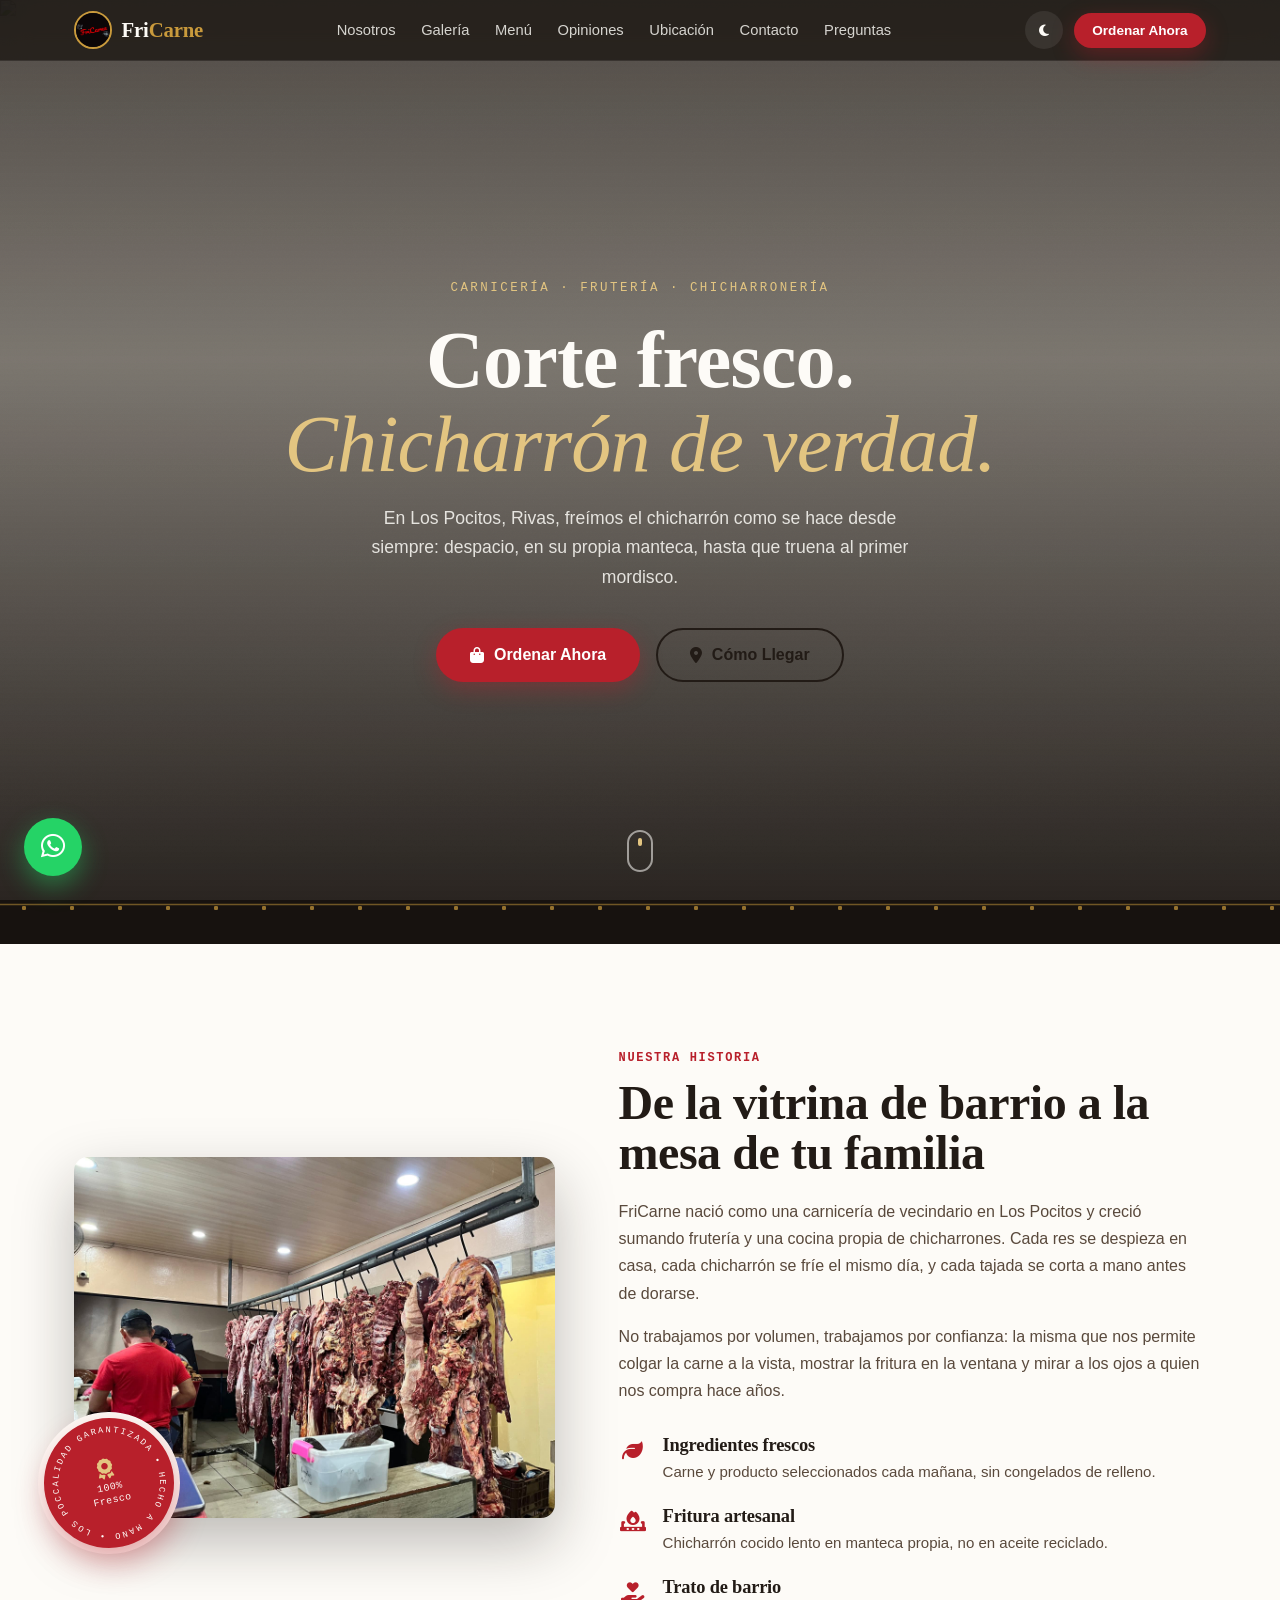
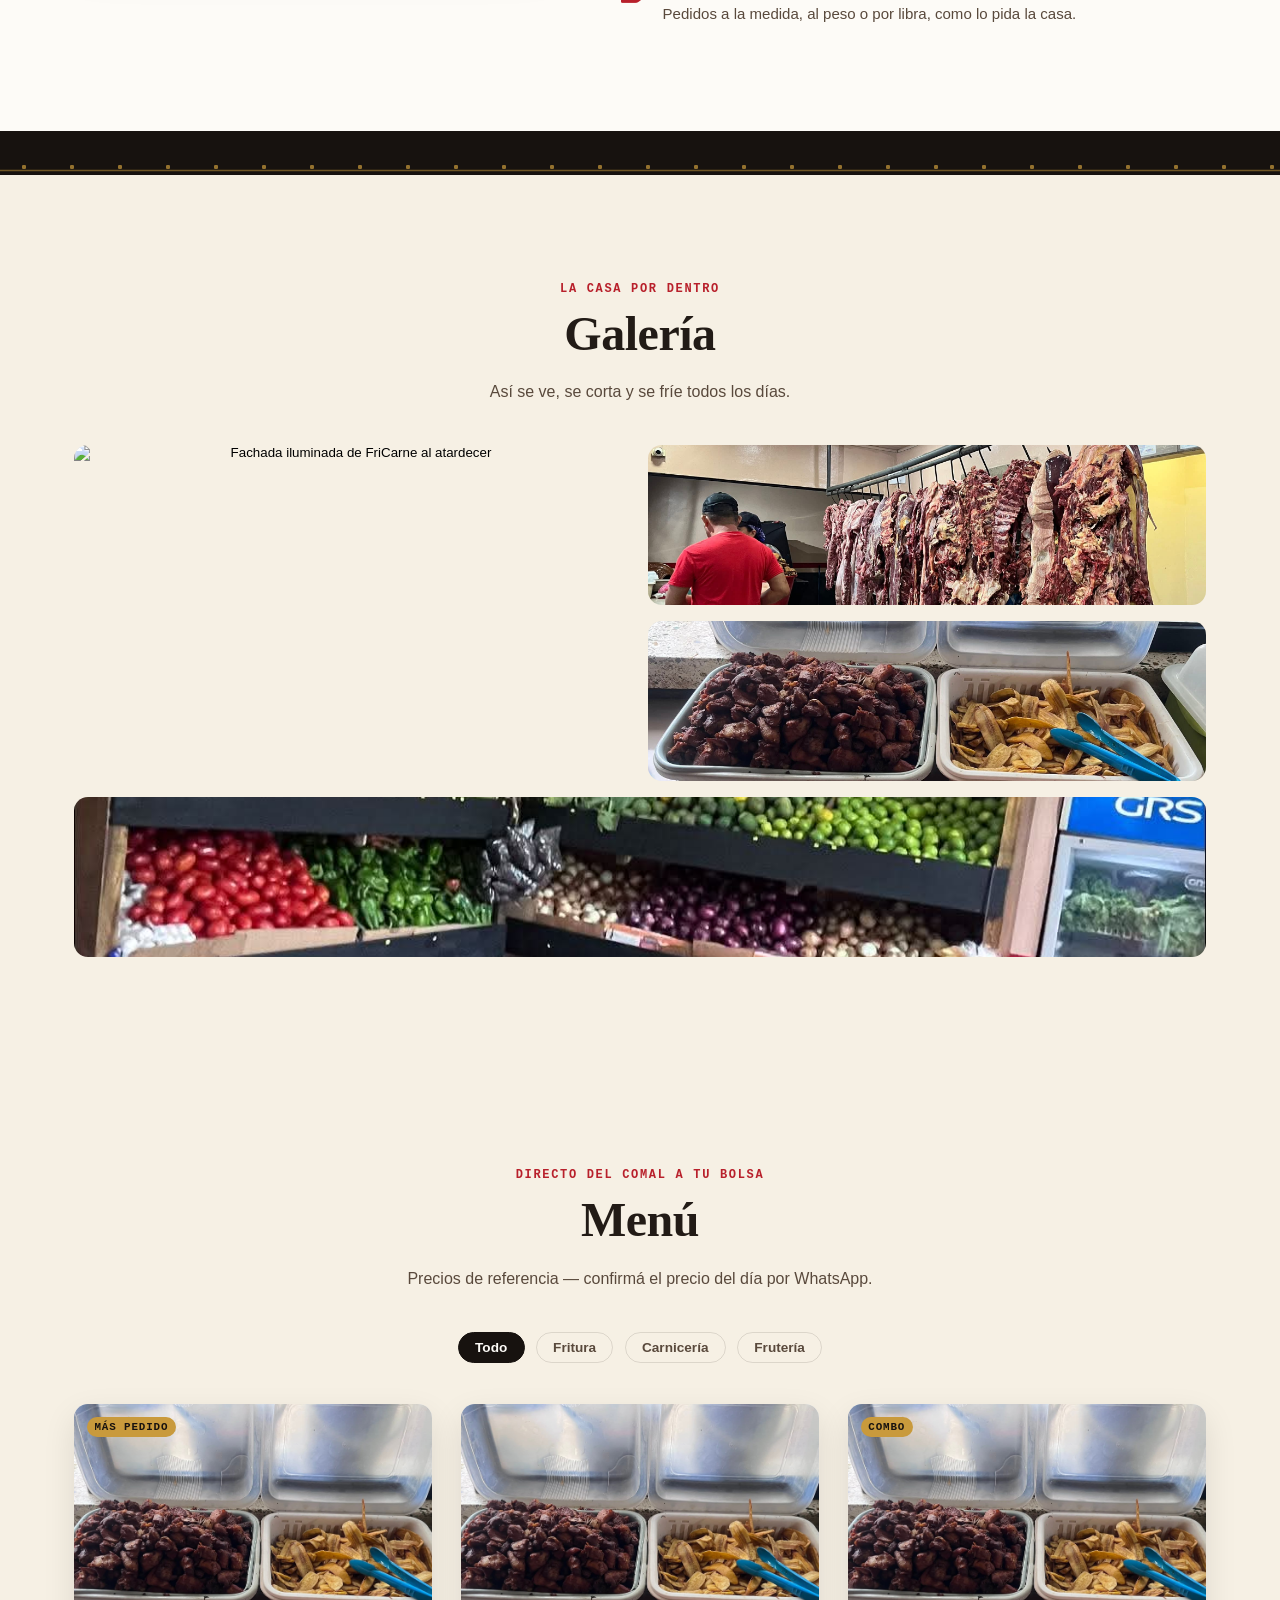
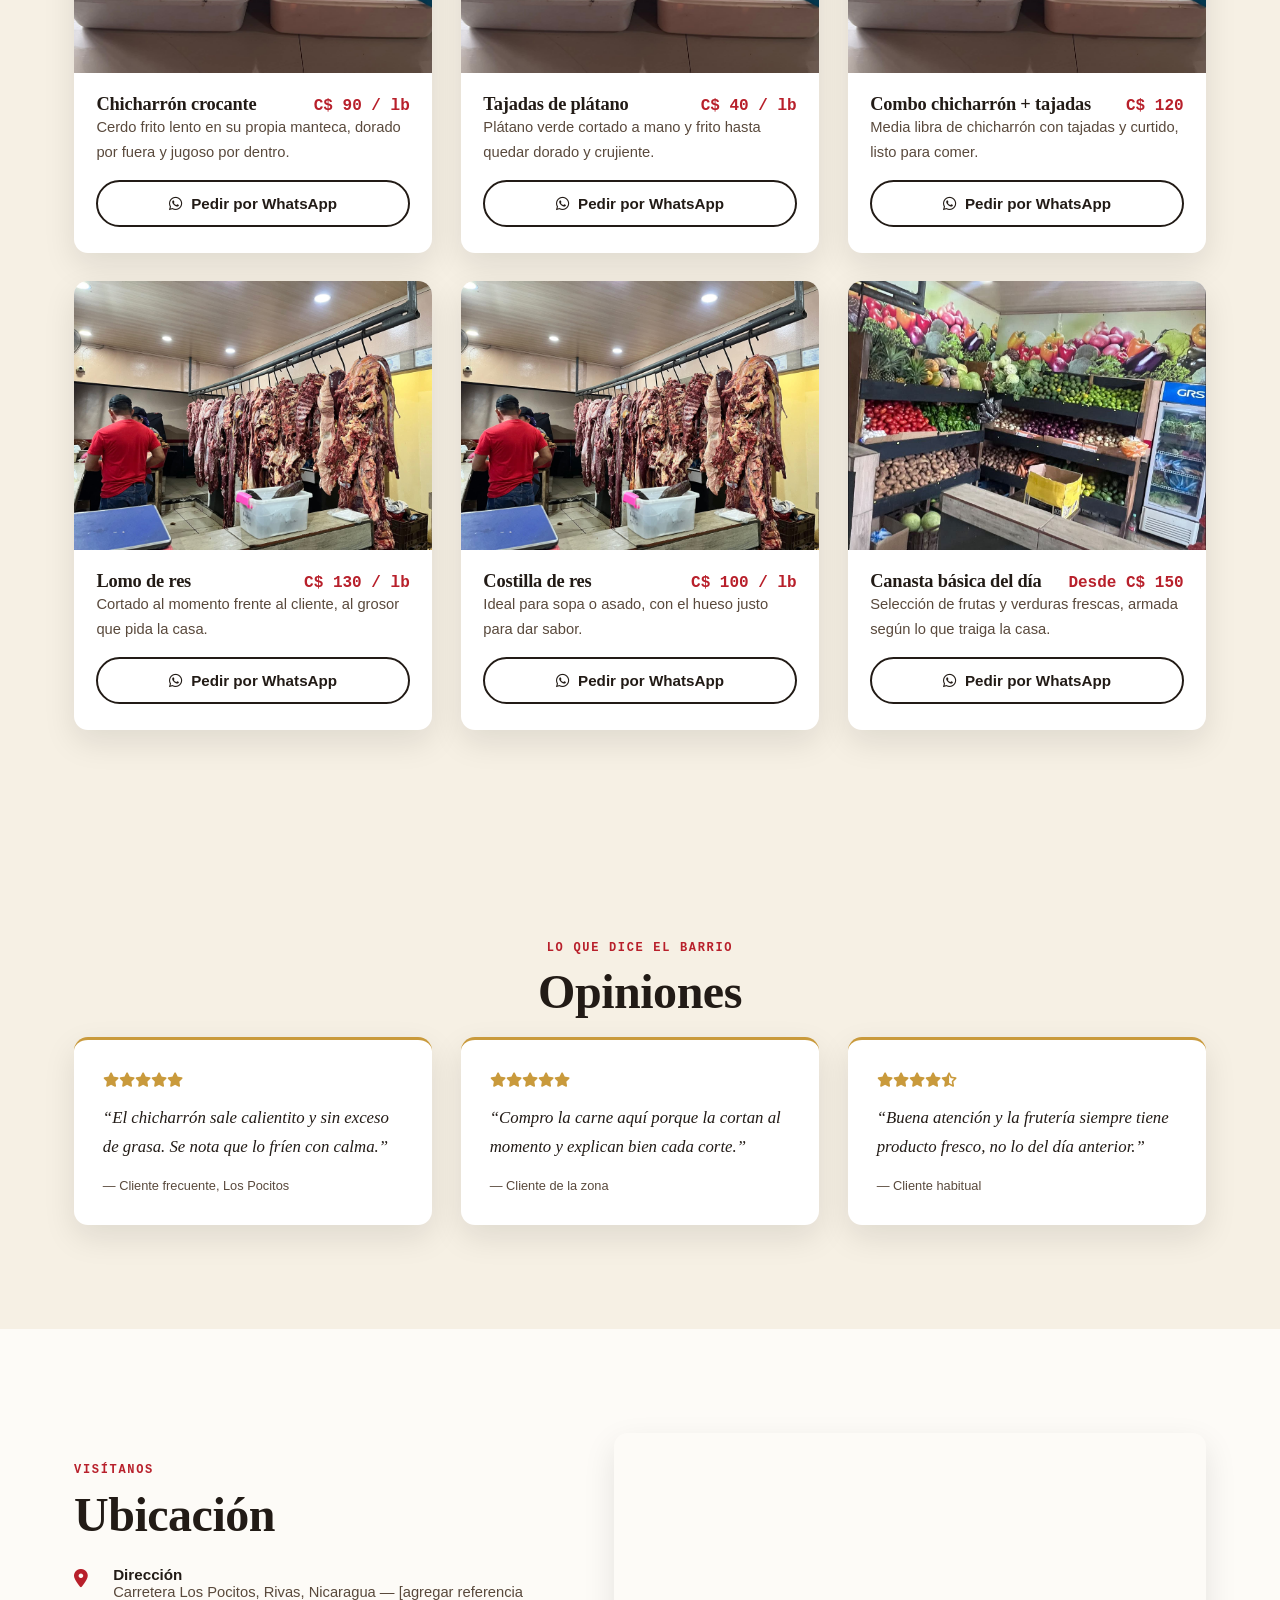
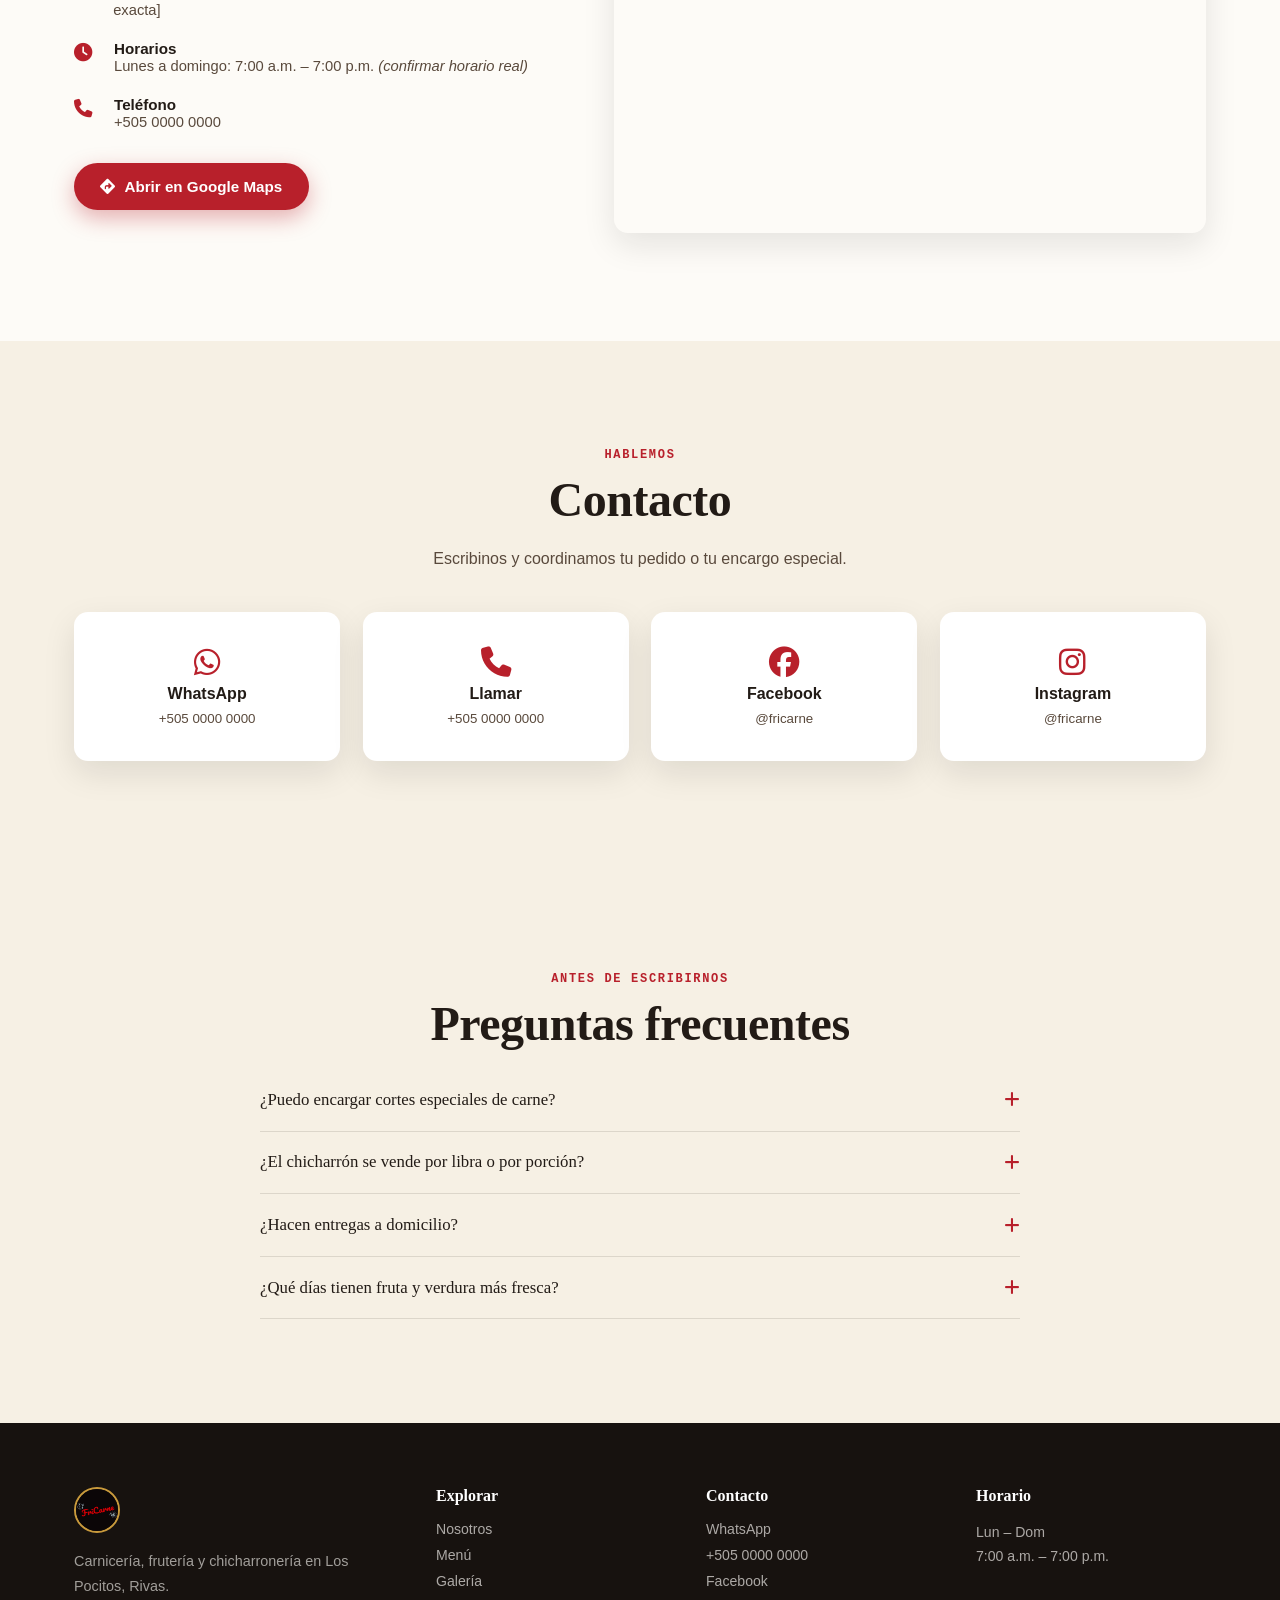
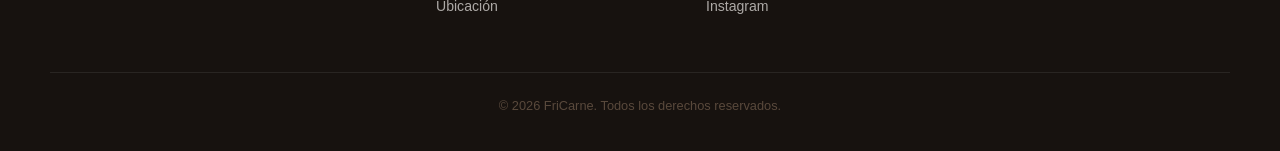
==== commit 81db5bf2: "Refactor JSON-LD structured data in index.html Updated structured data for FoodEstablishment schema." ====
--- a/index.html
+++ b/index.html
@@ -40,43 +40,25 @@
 
   <!-- Schema.org: Restaurant / FoodEstablishment -->
   <script src="script.js"></script>
-  {
-    "@context": "https://schema.org",
-    "@type": "FoodEstablishment",
-    "name": "FriCarne",
-    "image": "https://www.fricarne.com/img/hero-fachada.jpg",
-    "logo": "https://www.fricarne.com/img/logo.jpg",
-    "@id": "https://www.fricarne.com/",
-    "url": "https://www.fricarne.com/",
-    "telephone": "+505-0000-0000",
-    "servesCuisine": "Nicaragüense",
-    "priceRange": "C$",
-    "address": {
-      "@type": "PostalAddress",
-      "streetAddress": "Carretera Los Pocitos, frente a [referencia]",
-      "addressLocality": "Los Pocitos",
-      "addressRegion": "Rivas",
-      "addressCountry": "NI"
-    },
-    "geo": {
-      "@type": "GeoCoordinates",
-      "latitude": "11.2",
-      "longitude": "-85.75"
-    },
-    "openingHoursSpecification": [
-      {
-        "@type": "OpeningHoursSpecification",
-        "dayOfWeek": ["Monday","Tuesday","Wednesday","Thursday","Friday","Saturday","Sunday"],
-        "opens": "07:00",
-        "closes": "19:00"
-      }
-    ],
-    "sameAs": [
-      "https://www.facebook.com/fricarne",
-      "https://www.instagram.com/fricarne"
-    ]
+<script type="application/ld+json">
+{
+  "@context": "https://schema.org",
+  "@type": "FoodEstablishment",
+  "name": "FriCarne",
+  "url": "https://danglasguillenjosue-alt.github.io/fricarne/",
+  "image": "img/hero-fachada.jpg",
+  "logo": "img/logo.jpg",
+  "telephone": "+505-0000-0000",
+  "address": {
+    "@type": "PostalAddress",
+    "streetAddress": "Carretera Los Pocitos",
+    "addressLocality": "Los Pocitos",
+    "addressRegion": "Rivas",
+    "addressCountry": "NI"
   }
-  </script>
+}
+</script>
+  
 </head>
 <body>
 
